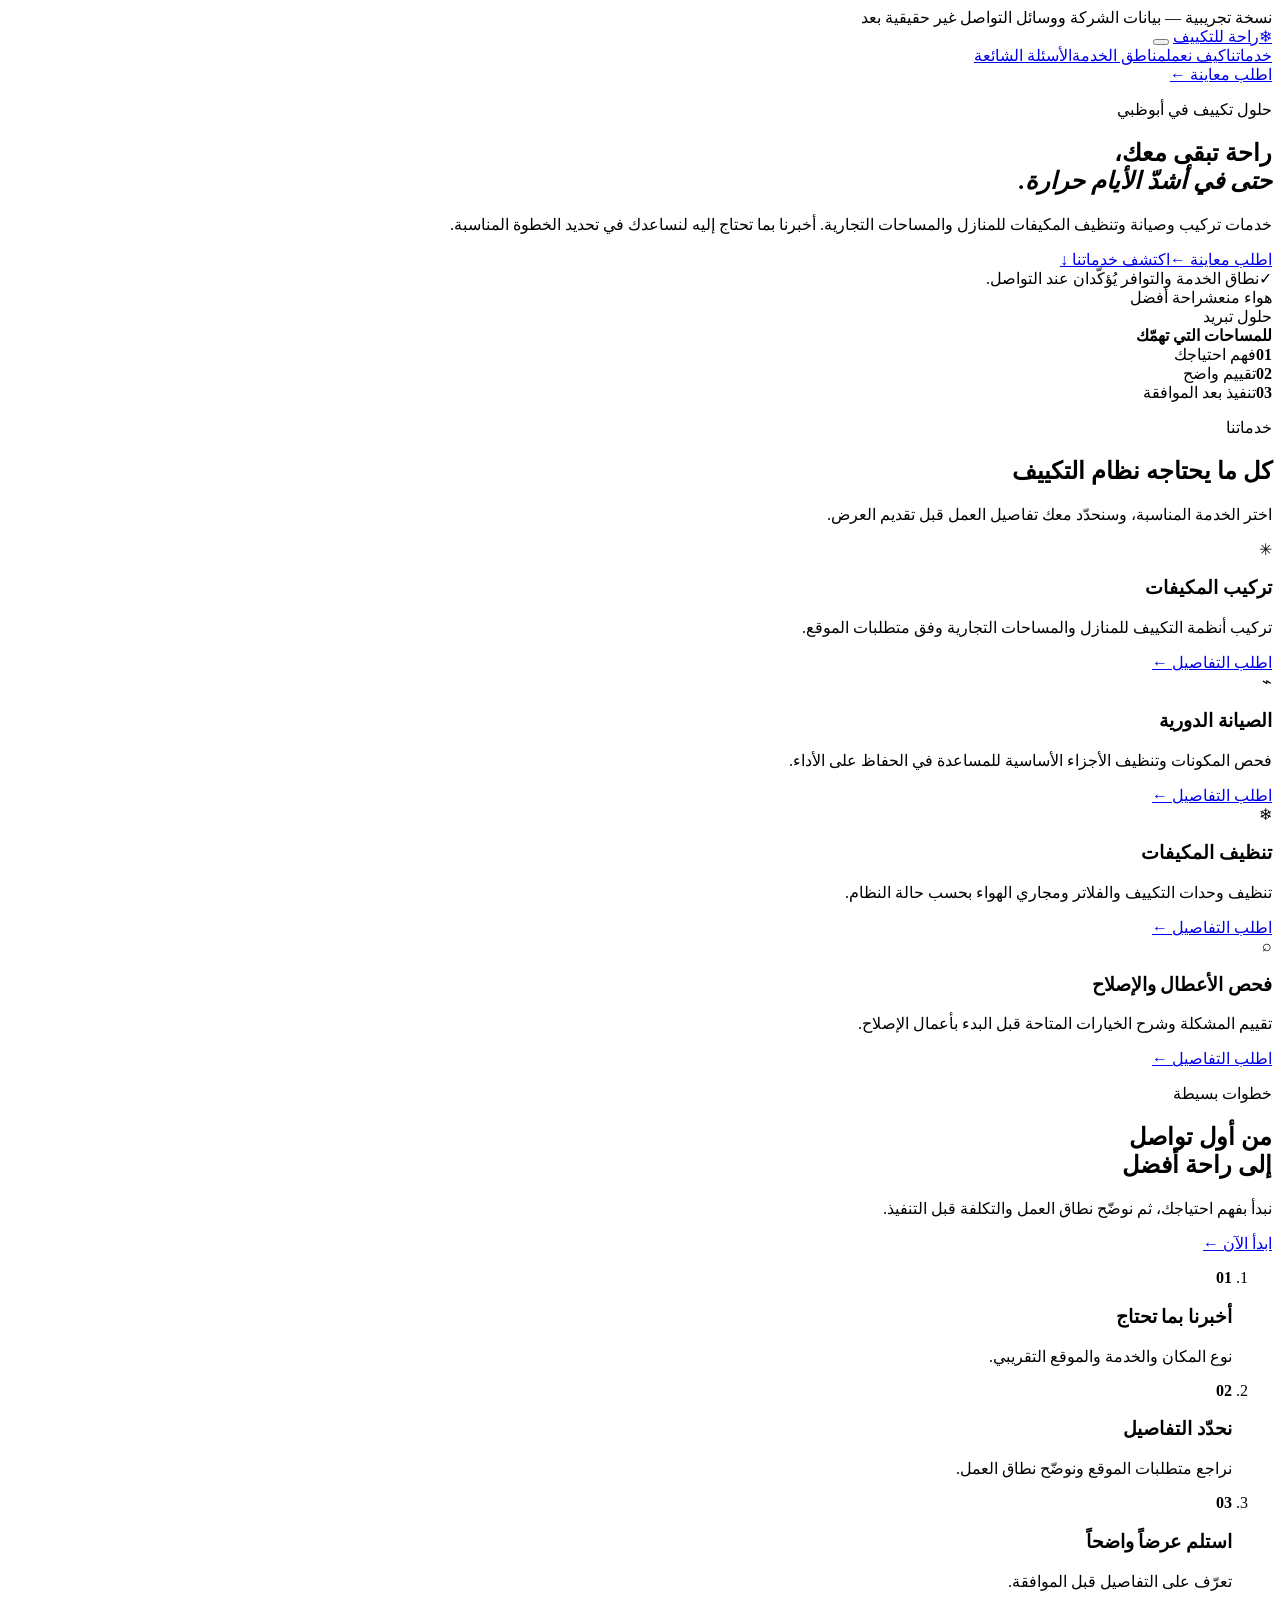
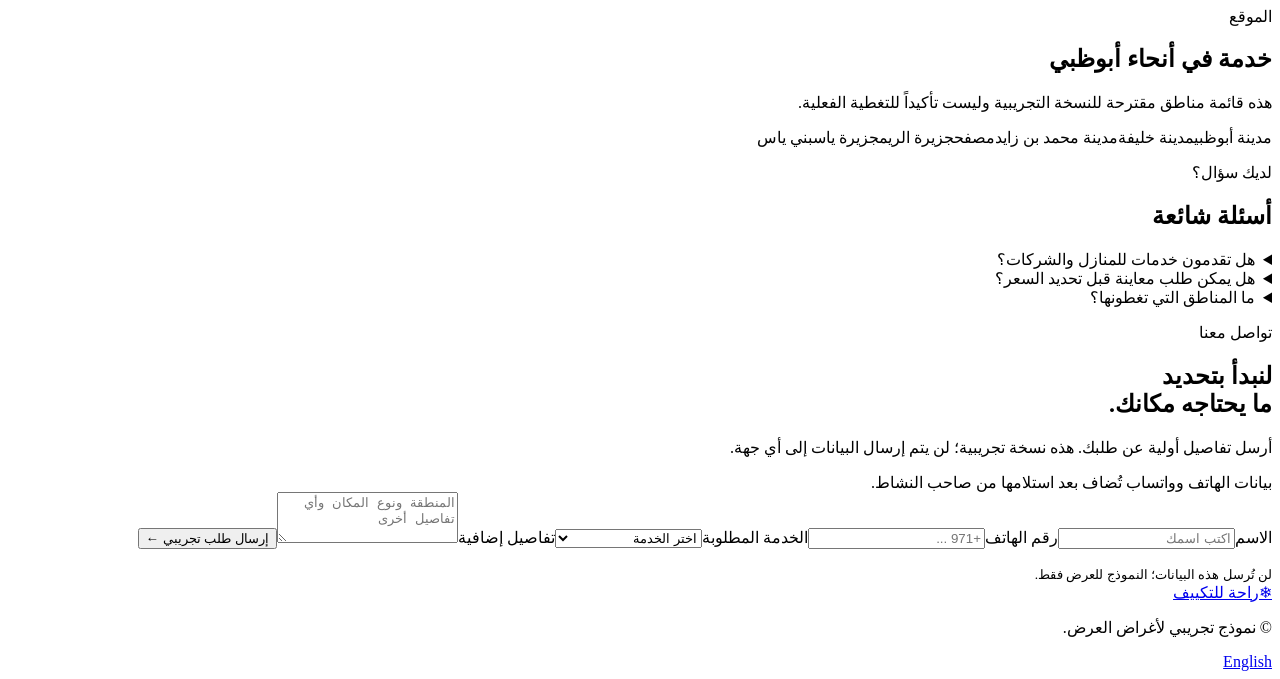
==== projects/abu-dhabi-ac/site/index.html @ 3bf8714b "Build Arabic RTL homepage for Abu Dhabi AC demo" ====
<!doctype html>
<html lang="ar" dir="rtl">
<head>
  <meta charset="utf-8">
  <meta name="viewport" content="width=device-width, initial-scale=1">
  <meta name="description" content="حلول تركيب وصيانة وتنظيف المكيفات للمنازل والمساحات التجارية في أبوظبي. نموذج تجريبي يحتاج إلى بيانات الشركة الفعلية قبل النشر.">
  <meta name="theme-color" content="#102a43">
  <title>راحة للتكييف | تركيب وصيانة المكيفات في أبوظبي</title>
  <link rel="preconnect" href="https://fonts.googleapis.com">
  <link rel="preconnect" href="https://fonts.gstatic.com" crossorigin>
  <link href="https://fonts.googleapis.com/css2?family=Tajawal:wght@400;500;600;700;800&display=swap" rel="stylesheet">
  <link rel="stylesheet" href="assets/css/styles.css">
  <script src="assets/js/main.js" defer></script>
</head>
<body>
  <div class="demo-banner">نسخة تجريبية — بيانات الشركة ووسائل التواصل غير حقيقية بعد</div>
  <header class="site-header">
    <a class="brand" href="#top" aria-label="راحة للتكييف - الصفحة الرئيسية"><span class="brand-mark">❄</span><span>راحة<span class="brand-light"> للتكييف</span></span></a>
    <button class="menu-toggle" aria-expanded="false" aria-controls="main-nav" aria-label="فتح القائمة"><span></span><span></span><span></span></button>
    <nav id="main-nav" class="main-nav">
      <a href="#services">خدماتنا</a><a href="#process">كيف نعمل</a><a href="#areas">مناطق الخدمة</a><a href="#faq">الأسئلة الشائعة</a>
    </nav>
    <a class="header-cta" href="#contact">اطلب معاينة <span aria-hidden="true">←</span></a>
  </header>
  <main id="top">
    <section class="hero section-wrap">
      <div class="hero-copy">
        <p class="eyebrow"><span></span> حلول تكييف في أبوظبي</p>
        <h1>راحة تبقى معك،<br><em>حتى في أشدّ الأيام حرارة.</em></h1>
        <p class="hero-lead">خدمات تركيب وصيانة وتنظيف المكيفات للمنازل والمساحات التجارية. أخبرنا بما تحتاج إليه لنساعدك في تحديد الخطوة المناسبة.</p>
        <div class="hero-actions"><a class="button button-primary" href="#contact">اطلب معاينة <span>←</span></a><a class="text-link" href="#services">اكتشف خدماتنا <span>↓</span></a></div>
        <div class="hero-note"><span class="note-icon">✓</span><span>نطاق الخدمة والتوافر يُؤكّدان عند التواصل.</span></div>
      </div>
      <div class="hero-art" aria-label="رسم توضيحي لمكيف هواء وتدفق هواء بارد" role="img">
        <div class="orbit orbit-one"></div><div class="orbit orbit-two"></div>
        <div class="sun-disc"></div><div class="air-conditioner"><div class="ac-top"></div><div class="ac-front"><div class="ac-vent"></div><div class="ac-light"></div></div><div class="air-lines"><i></i><i></i><i></i></div></div>
        <span class="float-tag tag-top">هواء منعش</span><span class="float-tag tag-bottom">راحة أفضل</span>
        <div class="art-caption">حلول تبريد<br><b>للمساحات التي تهمّك</b></div>
      </div>
    </section>
    <section class="trust-strip"><div><b>01</b><span>فهم احتياجك</span></div><div><b>02</b><span>تقييم واضح</span></div><div><b>03</b><span>تنفيذ بعد الموافقة</span></div></section>
    <section id="services" class="section-wrap content-section">
      <div class="section-heading"><p class="eyebrow">خدماتنا</p><h2>كل ما يحتاجه نظام التكييف</h2><p>اختر الخدمة المناسبة، وسنحدّد معك تفاصيل العمل قبل تقديم العرض.</p></div>
      <div class="service-grid">
        <article class="service-card"><span class="service-icon">✳</span><h3>تركيب المكيفات</h3><p>تركيب أنظمة التكييف للمنازل والمساحات التجارية وفق متطلبات الموقع.</p><a href="#contact">اطلب التفاصيل <span>←</span></a></article>
        <article class="service-card"><span class="service-icon">⌁</span><h3>الصيانة الدورية</h3><p>فحص المكونات وتنظيف الأجزاء الأساسية للمساعدة في الحفاظ على الأداء.</p><a href="#contact">اطلب التفاصيل <span>←</span></a></article>
        <article class="service-card"><span class="service-icon">❄</span><h3>تنظيف المكيفات</h3><p>تنظيف وحدات التكييف والفلاتر ومجاري الهواء بحسب حالة النظام.</p><a href="#contact">اطلب التفاصيل <span>←</span></a></article>
        <article class="service-card"><span class="service-icon">⌕</span><h3>فحص الأعطال والإصلاح</h3><p>تقييم المشكلة وشرح الخيارات المتاحة قبل البدء بأعمال الإصلاح.</p><a href="#contact">اطلب التفاصيل <span>←</span></a></article>
      </div>
    </section>
    <section id="process" class="process-section"><div class="section-wrap process-layout"><div><p class="eyebrow">خطوات بسيطة</p><h2>من أول تواصل<br>إلى راحة أفضل</h2><p class="muted">نبدأ بفهم احتياجك، ثم نوضّح نطاق العمل والتكلفة قبل التنفيذ.</p><a class="button button-light" href="#contact">ابدأ الآن <span>←</span></a></div><ol class="steps"><li><b>01</b><div><h3>أخبرنا بما تحتاج</h3><p>نوع المكان والخدمة والموقع التقريبي.</p></div></li><li><b>02</b><div><h3>نحدّد التفاصيل</h3><p>نراجع متطلبات الموقع ونوضّح نطاق العمل.</p></div></li><li><b>03</b><div><h3>استلم عرضاً واضحاً</h3><p>تعرّف على التفاصيل قبل الموافقة.</p></div></li></ol></div></section>
    <section id="areas" class="section-wrap areas-section"><div class="section-heading"><p class="eyebrow">الموقع</p><h2>خدمة في أنحاء أبوظبي</h2><p>هذه قائمة مناطق مقترحة للنسخة التجريبية وليست تأكيداً للتغطية الفعلية.</p></div><div class="area-chips"><span>مدينة أبوظبي</span><span>مدينة خليفة</span><span>مدينة محمد بن زايد</span><span>مصفح</span><span>جزيرة الريم</span><span>جزيرة ياس</span><span>بني ياس</span></div></section>
    <section id="faq" class="section-wrap faq-section"><div class="section-heading"><p class="eyebrow">لديك سؤال؟</p><h2>أسئلة شائعة</h2></div><div class="faq-list">
      <details><summary>هل تقدمون خدمات للمنازل والشركات؟</summary><p>يعرض هذا النموذج خدمات سكنية وتجارية. يجب تأكيد أنواع المواقع التي تخدمها الشركة الفعلية.</p></details>
      <details><summary>هل يمكن طلب معاينة قبل تحديد السعر؟</summary><p>يمكن استخدام نموذج الطلب لشرح الاحتياج. آلية المعاينة والتسعير الفعلية يحددها مزوّد الخدمة.</p></details>
      <details><summary>ما المناطق التي تغطونها؟</summary><p>المناطق الظاهرة في الصفحة أمثلة أولية فقط، ويجب استبدالها بقائمة المناطق المؤكدة من الشركة.</p></details>
    </div></section>
    <section id="contact" class="contact-section"><div class="section-wrap contact-layout"><div><p class="eyebrow">تواصل معنا</p><h2>لنبدأ بتحديد<br>ما يحتاجه مكانك.</h2><p>أرسل تفاصيل أولية عن طلبك. هذه نسخة تجريبية؛ لن يتم إرسال البيانات إلى أي جهة.</p><div class="contact-placeholder">بيانات الهاتف وواتساب تُضاف بعد استلامها من صاحب النشاط.</div></div><form id="request-form" class="request-form"><label>الاسم<input name="name" autocomplete="name" required placeholder="اكتب اسمك"></label><label>رقم الهاتف<input name="phone" autocomplete="tel" inputmode="tel" required placeholder="+971 ..."></label><label>الخدمة المطلوبة<select name="service" required><option value="">اختر الخدمة</option><option>تركيب المكيفات</option><option>الصيانة الدورية</option><option>تنظيف المكيفات</option><option>فحص الأعطال والإصلاح</option></select></label><label>تفاصيل إضافية<textarea name="message" rows="3" placeholder="المنطقة ونوع المكان وأي تفاصيل أخرى"></textarea></label><button class="button button-primary" type="submit">إرسال طلب تجريبي <span>←</span></button><p class="form-message" aria-live="polite"></p><small>لن تُرسل هذه البيانات؛ النموذج للعرض فقط.</small></form></div></section>
  </main>
  <footer class="site-footer"><a class="brand" href="#top"><span class="brand-mark">❄</span><span>راحة للتكييف</span></a><p>© <span id="year"></span> نموذج تجريبي لأغراض العرض.</p><a href="en/">English</a></footer>
</body>
</html>
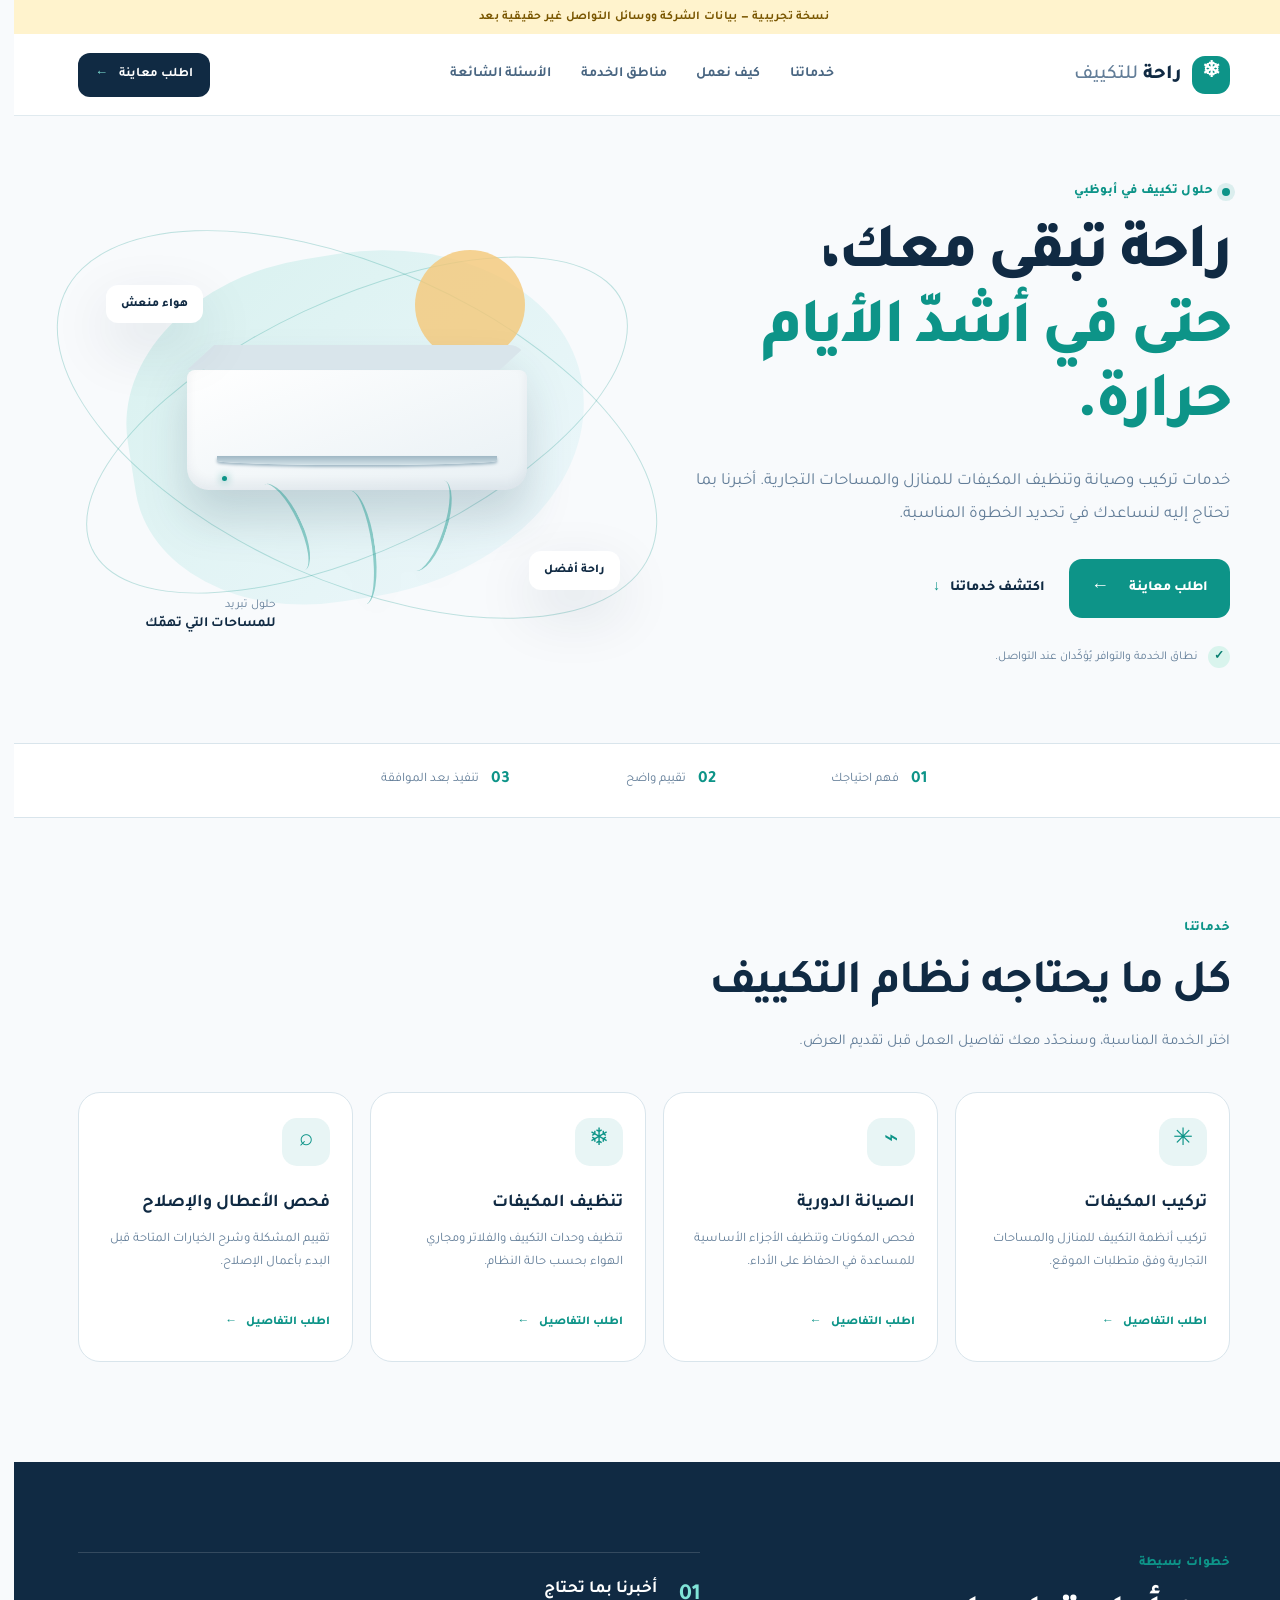
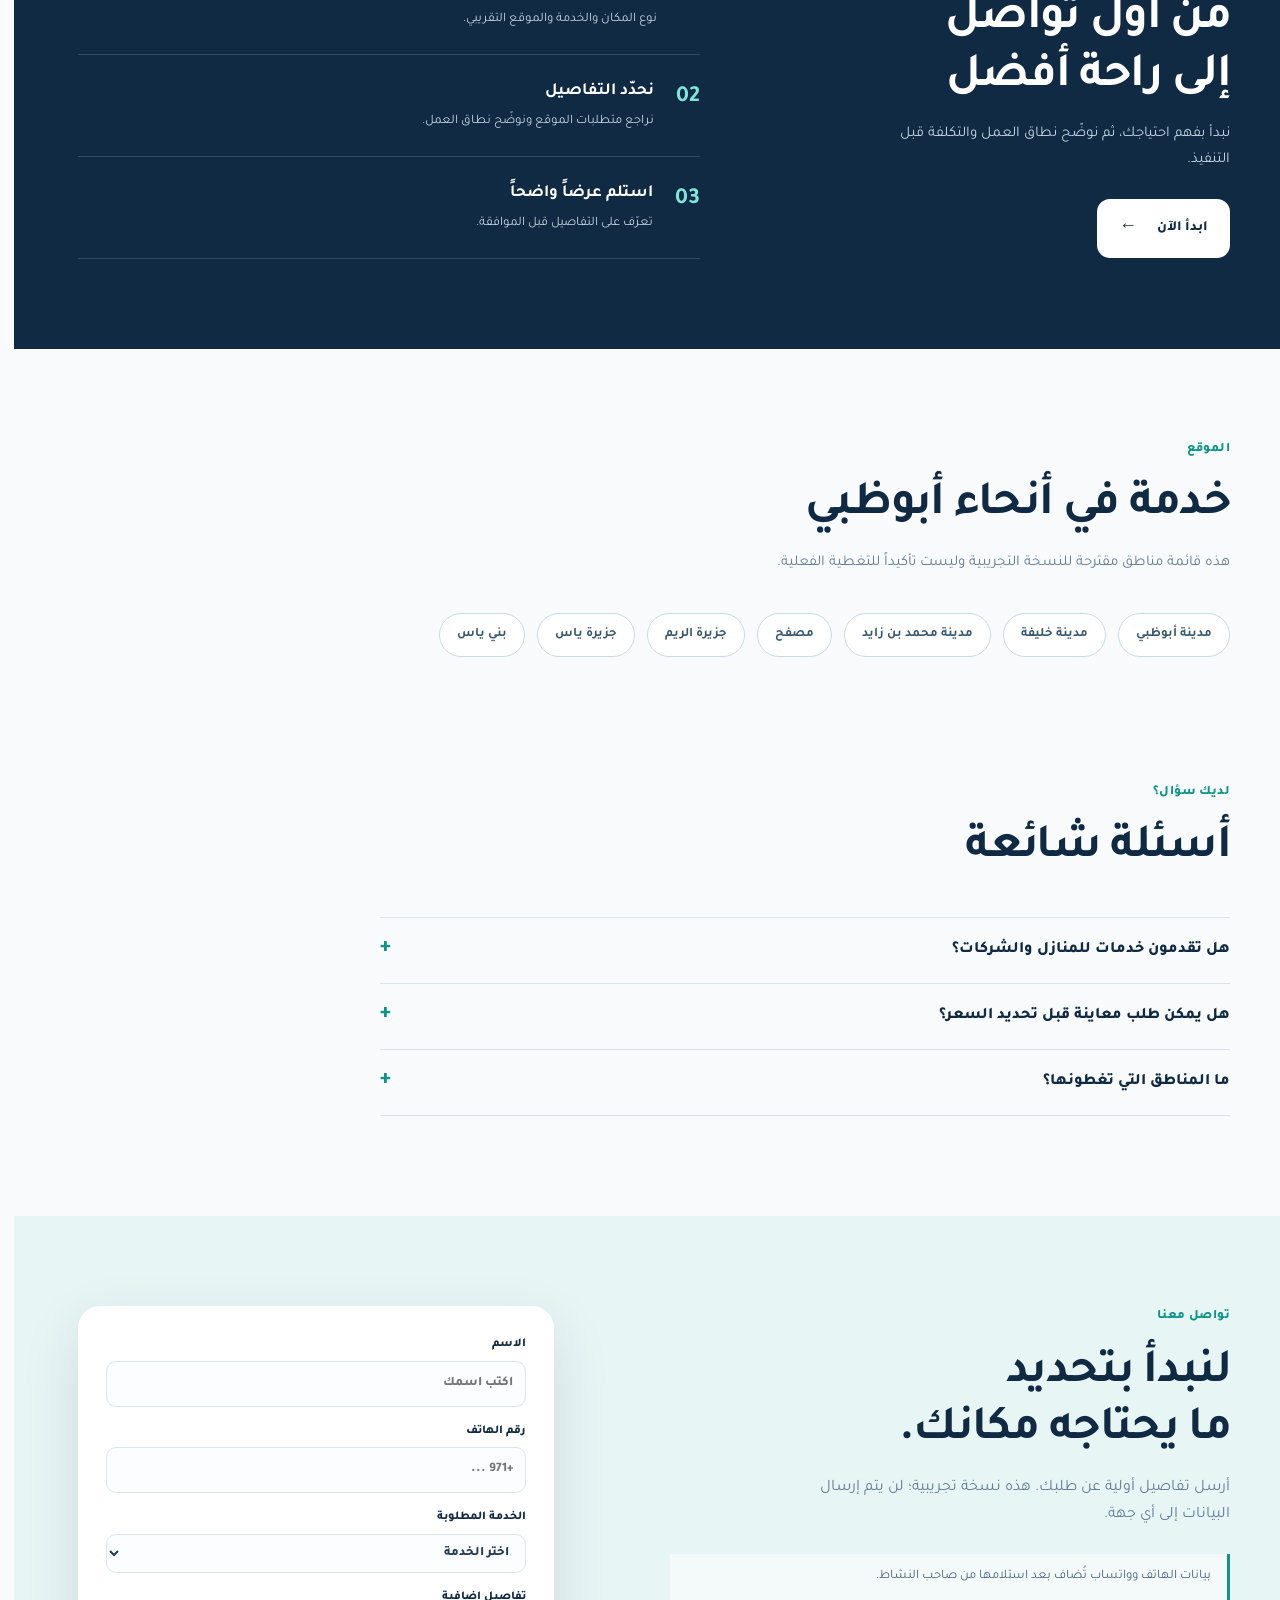
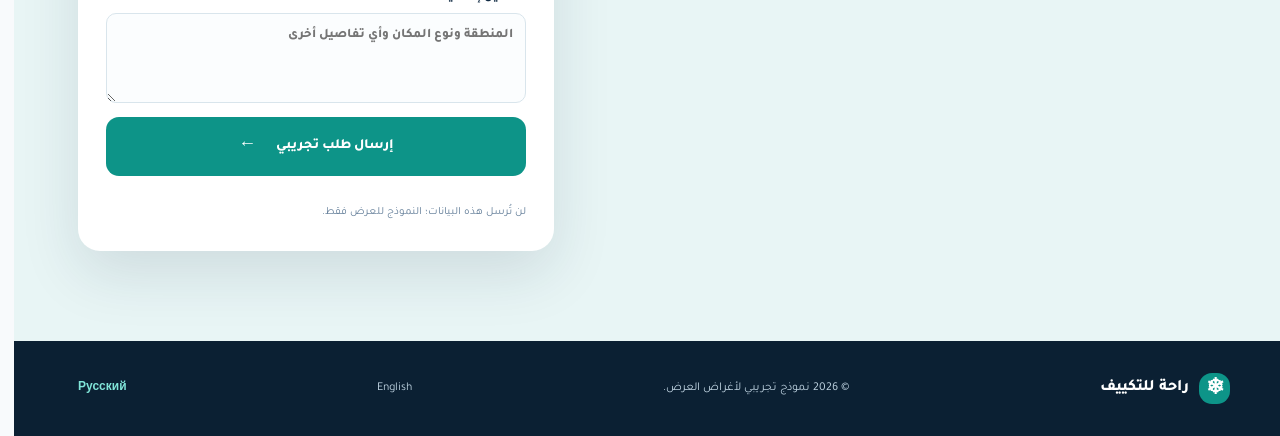
==== commit 8e087f05: "Add Russian language navigation and typography" ====
--- a/projects/abu-dhabi-ac/site/index.html
+++ b/projects/abu-dhabi-ac/site/index.html
@@ -57,6 +57,6 @@
     </div></section>
     <section id="contact" class="contact-section"><div class="section-wrap contact-layout"><div><p class="eyebrow">تواصل معنا</p><h2>لنبدأ بتحديد<br>ما يحتاجه مكانك.</h2><p>أرسل تفاصيل أولية عن طلبك. هذه نسخة تجريبية؛ لن يتم إرسال البيانات إلى أي جهة.</p><div class="contact-placeholder">بيانات الهاتف وواتساب تُضاف بعد استلامها من صاحب النشاط.</div></div><form id="request-form" class="request-form"><label>الاسم<input name="name" autocomplete="name" required placeholder="اكتب اسمك"></label><label>رقم الهاتف<input name="phone" autocomplete="tel" inputmode="tel" required placeholder="+971 ..."></label><label>الخدمة المطلوبة<select name="service" required><option value="">اختر الخدمة</option><option>تركيب المكيفات</option><option>الصيانة الدورية</option><option>تنظيف المكيفات</option><option>فحص الأعطال والإصلاح</option></select></label><label>تفاصيل إضافية<textarea name="message" rows="3" placeholder="المنطقة ونوع المكان وأي تفاصيل أخرى"></textarea></label><button class="button button-primary" type="submit">إرسال طلب تجريبي <span>←</span></button><p class="form-message" aria-live="polite"></p><small>لن تُرسل هذه البيانات؛ النموذج للعرض فقط.</small></form></div></section>
   </main>
-  <footer class="site-footer"><a class="brand" href="#top"><span class="brand-mark">❄</span><span>راحة للتكييف</span></a><p>© <span id="year"></span> نموذج تجريبي لأغراض العرض.</p><a href="en/">English</a></footer>
+  <footer class="site-footer"><a class="brand" href="#top"><span class="brand-mark">❄</span><span>راحة للتكييف</span></a><p>© <span id="year"></span> نموذج تجريبي لأغراض العرض.</p><a href="en/">English</a><a href="ru/">Русский</a></footer>
 </body>
 </html>
--- a/projects/abu-dhabi-ac/site/assets/css/styles.css
+++ b/projects/abu-dhabi-ac/site/assets/css/styles.css
@@ -0,0 +1,107 @@
+:root{--navy:#102a43;--navy-2:#173f5f;--teal:#0d9488;--ice:#e8f5f5;--paper:#f8fafc;--ink:#243b53;--muted:#627d98;--line:#d9e5ec;--white:#fff;--radius:22px;--shadow:0 22px 60px rgba(16,42,67,.12)}
+*{box-sizing:border-box}
+html{scroll-behavior:smooth;scroll-padding-top:90px}
+body{margin:0;background:var(--paper);color:var(--ink);font-family:"Tajawal",Arial,sans-serif;line-height:1.7}
+body.english{font-family:"Manrope",Arial,sans-serif}
+a{color:inherit;text-decoration:none}
+button,input,select,textarea{font:inherit}
+.demo-banner{background:#fff3cd;color:#795600;text-align:center;padding:7px 16px;font-size:12px;font-weight:700;letter-spacing:.02em}
+.site-header{height:82px;padding:0 max(5vw,24px);display:flex;align-items:center;justify-content:space-between;gap:26px;background:rgba(255,255,255,.94);border-bottom:1px solid rgba(217,229,236,.8);position:sticky;top:0;z-index:20;backdrop-filter:blur(14px)}
+.brand{display:flex;align-items:center;gap:10px;font-size:20px;font-weight:800;color:var(--navy);white-space:nowrap}
+.brand-mark{display:grid;place-items:center;width:38px;height:38px;border-radius:13px;background:var(--teal);color:white;font-size:22px}
+.brand-light{font-weight:500;color:var(--muted)}
+.main-nav{display:flex;align-items:center;gap:clamp(15px,2.3vw,34px);font-size:14px;font-weight:700;color:#486581}
+.main-nav a:hover,.text-link:hover{color:var(--teal)}
+.header-cta{padding:11px 17px;border-radius:12px;background:var(--navy);color:white;font-size:13px;font-weight:700;white-space:nowrap}
+.header-cta span{margin-inline-start:8px;color:#80e4d8}
+.menu-toggle{display:none;border:0;background:none;padding:8px}
+.menu-toggle span{display:block;width:24px;height:2px;background:var(--navy);margin:5px}
+.section-wrap{width:min(1160px,90%);margin-inline:auto}
+.hero{min-height:590px;display:grid;grid-template-columns:1fr 1fr;align-items:center;gap:35px;padding-block:65px 75px}
+.hero-copy{position:relative;z-index:1}
+.eyebrow{display:flex;align-items:center;gap:9px;color:var(--teal);font-size:13px;font-weight:800;letter-spacing:.03em;margin:0 0 17px}
+.eyebrow>span{width:8px;height:8px;background:var(--teal);border-radius:50%;box-shadow:0 0 0 5px rgba(13,148,136,.12)}
+h1,h2,h3,p{margin-top:0}
+h1{font-size:clamp(42px,5vw,68px);line-height:1.16;letter-spacing:-.045em;color:var(--navy);margin-bottom:22px;font-weight:800}
+h1 em{font-style:normal;color:var(--teal)}
+.hero-lead{font-size:17px;line-height:1.95;color:var(--muted);max-width:570px;margin-bottom:28px}
+.hero-actions{display:flex;align-items:center;gap:24px;flex-wrap:wrap}
+.button{display:inline-flex;justify-content:center;align-items:center;gap:20px;padding:14px 22px;border:0;border-radius:13px;font-size:14px;font-weight:800;cursor:pointer;transition:transform .2s,box-shadow .2s}
+.button:hover{transform:translateY(-2px);box-shadow:0 12px 24px rgba(13,148,136,.2)}
+.button-primary{background:var(--teal);color:white}
+.button span{font-size:18px}
+.text-link{font-size:14px;font-weight:800;color:var(--navy)}
+.text-link span{margin-inline-start:7px;color:var(--teal)}
+.hero-note{display:flex;align-items:center;gap:10px;color:var(--muted);font-size:12px;margin-top:28px}
+.note-icon{display:grid;place-items:center;width:22px;height:22px;border-radius:50%;background:#d9f4ed;color:#087f70;font-weight:800}
+.hero-art{height:420px;position:relative;display:grid;place-items:center;isolation:isolate}
+.hero-art:before{content:"";position:absolute;width:82%;height:82%;border-radius:48% 52% 56% 44%;background:linear-gradient(145deg,#d8f1ef,#edf7fb);transform:rotate(-9deg);z-index:-2}
+.orbit{position:absolute;border:1px solid rgba(13,148,136,.25);border-radius:50%;transform:rotate(-25deg)}
+.orbit-one{width:105%;height:60%}.orbit-two{width:115%;height:75%;transform:rotate(24deg)}
+.sun-disc{position:absolute;width:110px;height:110px;border-radius:50%;background:#f5c978;top:35px;inset-inline-start:20%;opacity:.8}
+.air-conditioner{width:min(340px,78%);height:160px;position:relative;z-index:2;filter:drop-shadow(0 28px 22px rgba(16,42,67,.16))}
+.ac-top{height:25px;background:#d9e5eb;clip-path:polygon(8% 0,100% 0,92% 100%,0 100%);border-radius:18px 18px 0 0}
+.ac-front{height:120px;background:linear-gradient(160deg,#fff,#e8f0f4);border-radius:8px 8px 22px 22px;box-shadow:inset 0 -7px 12px rgba(16,42,67,.06);position:relative;padding:0 28px}
+.ac-vent{height:9px;position:absolute;bottom:25px;inset-inline:30px;border-radius:0 0 50% 50%;background:linear-gradient(#9fb7c4,#d3e2e8);box-shadow:0 2px 3px #9fb7c4}
+.ac-light{position:absolute;bottom:9px;inset-inline-end:35px;width:5px;height:5px;border-radius:50%;background:var(--teal);box-shadow:0 0 9px var(--teal)}
+.air-lines{position:absolute;bottom:-100px;inset-inline:18%;display:flex;justify-content:space-around}
+.air-lines i{display:block;width:35px;height:95px;border-inline-start:3px solid rgba(13,148,136,.42);border-radius:50%;transform:rotate(18deg)}
+.air-lines i:nth-child(2){height:115px;transform:rotate(-8deg);margin-top:12px}.air-lines i:nth-child(3){transform:rotate(-25deg);margin-top:2px}
+.float-tag{position:absolute;padding:9px 15px;border-radius:12px;background:white;box-shadow:var(--shadow);font-size:12px;font-weight:800;color:var(--navy);z-index:3}
+.tag-top{top:70px;inset-inline-end:5%}.tag-bottom{bottom:45px;inset-inline-start:3%}
+.art-caption{position:absolute;bottom:0;inset-inline-end:12%;font-size:12px;color:var(--muted);line-height:1.5}.art-caption b{color:var(--navy);font-size:14px}
+.trust-strip{background:white;border-block:1px solid var(--line);display:flex;justify-content:center;gap:clamp(35px,9vw,140px);padding:22px 5%;color:var(--muted);font-size:13px}
+.trust-strip div{display:flex;align-items:center;gap:12px}.trust-strip b{font-size:17px;color:var(--teal)}
+.content-section,.areas-section,.faq-section{padding-block:100px}
+.section-heading{max-width:650px;margin-bottom:38px}
+.section-heading h2,.process-layout h2,.contact-layout h2{font-size:clamp(32px,4vw,48px);line-height:1.2;letter-spacing:-.035em;color:var(--navy);margin-bottom:14px}
+.section-heading>p:last-child,.muted{color:var(--muted);font-size:15px}
+.service-grid{display:grid;grid-template-columns:repeat(4,1fr);gap:17px}
+.service-card{background:white;border:1px solid var(--line);border-radius:var(--radius);padding:25px 22px;min-height:245px;transition:transform .2s,box-shadow .2s}
+.service-card:hover{transform:translateY(-5px);box-shadow:var(--shadow)}
+.service-icon{display:grid;place-items:center;width:48px;height:48px;border-radius:15px;background:var(--ice);color:var(--teal);font-size:24px;margin-bottom:22px}
+.service-card h3{font-size:18px;color:var(--navy);margin-bottom:9px}
+.service-card p{font-size:13px;line-height:1.8;color:var(--muted);min-height:68px}
+.service-card>a{font-size:12px;font-weight:800;color:var(--teal)}
+.service-card>a span{margin-inline-start:6px}
+.process-section{background:var(--navy);color:white;padding-block:90px}
+.process-layout{display:grid;grid-template-columns:.8fr 1.2fr;gap:10%;align-items:center}
+.process-layout h2{color:white}
+.process-layout .muted{color:#c0d4e2;max-width:370px;margin-bottom:27px}
+.button-light{background:white;color:var(--navy)}
+.steps{list-style:none;margin:0;padding:0;display:grid;gap:0}
+.steps li{display:flex;align-items:flex-start;gap:22px;padding:23px 0;border-bottom:1px solid rgba(255,255,255,.15)}
+.steps li:first-child{border-top:1px solid rgba(255,255,255,.15)}
+.steps li>b{font-size:23px;color:#80e4d8}
+.steps h3{font-size:17px;margin-bottom:4px}.steps p{font-size:13px;color:#c0d4e2;margin:0}
+.areas-section{padding-block:90px}
+.area-chips{display:flex;gap:12px;flex-wrap:wrap}
+.area-chips span{border:1px solid #c8dce2;background:white;border-radius:999px;padding:10px 17px;color:#36566e;font-size:13px;font-weight:700}
+.faq-section{padding-top:35px}
+.faq-list{max-width:850px;border-top:1px solid var(--line)}
+.faq-list details{border-bottom:1px solid var(--line);padding:19px 0}
+.faq-list summary{cursor:pointer;font-weight:800;color:var(--navy);list-style:none;display:flex;justify-content:space-between;gap:20px}
+.faq-list summary:after{content:"+";color:var(--teal);font-size:22px;line-height:1}
+.faq-list details[open] summary:after{content:"−"}
+.faq-list details p{color:var(--muted);font-size:14px;margin:13px 0 0}
+.contact-section{background:var(--ice);padding-block:90px}
+.contact-layout{display:grid;grid-template-columns:1fr .85fr;gap:10%;align-items:start}
+.contact-layout>div>p:not(.eyebrow){color:var(--muted);max-width:440px}
+.contact-placeholder{border-inline-start:3px solid var(--teal);padding:12px 16px;background:rgba(255,255,255,.55);font-size:13px;color:#486581;margin-top:25px}
+.request-form{background:white;padding:28px;border-radius:var(--radius);box-shadow:var(--shadow);display:grid;gap:14px}
+.request-form label{display:grid;gap:6px;font-size:12px;font-weight:800;color:var(--navy)}
+.request-form input,.request-form select,.request-form textarea{width:100%;border:1px solid var(--line);border-radius:10px;padding:11px 12px;background:#fbfdfe;color:var(--ink);outline:none;font-size:13px}
+.request-form input:focus,.request-form select:focus,.request-form textarea:focus{border-color:var(--teal);box-shadow:0 0 0 3px rgba(13,148,136,.12)}
+.request-form textarea{resize:vertical}
+.request-form small,.form-message{font-size:11px;color:var(--muted);margin:0}
+.form-message{color:#087f70;font-weight:800}
+.site-footer{min-height:95px;padding:22px 5%;display:flex;align-items:center;justify-content:space-between;gap:20px;background:#0b2033;color:#c0d4e2;font-size:12px}
+.site-footer .brand{color:white;font-size:16px}.site-footer .brand-mark{width:31px;height:31px}.site-footer p{margin:0}.site-footer>a:last-child{color:#80e4d8;font-weight:800}
+.english .hero-copy{grid-column:1;grid-row:1}.english .hero-art{grid-column:2;grid-row:1}
+.english .hero-art .tag-top{right:5%;left:auto}.english .hero-art .tag-bottom{left:3%;right:auto}
+.english .art-caption{right:12%;left:auto}
+.english .contact-placeholder{border-inline-start:3px solid var(--teal)}
+@media(max-width:900px){.main-nav{gap:13px;font-size:12px}.service-grid{grid-template-columns:repeat(2,1fr)}.hero{gap:10px}.hero-art{height:350px}.process-layout,.contact-layout{gap:6%}}
+@media(max-width:680px){.site-header{height:70px;padding-inline:5%;gap:12px}.brand{font-size:17px}.header-cta{font-size:11px;padding:9px 11px;margin-inline-start:auto}.menu-toggle{display:block;order:3}.main-nav{display:none;position:absolute;top:69px;inset-inline:0;background:white;padding:18px 5% 24px;border-bottom:1px solid var(--line);box-shadow:var(--shadow);flex-direction:column;align-items:stretch;gap:0}.main-nav.is-open{display:flex}.main-nav a{padding:11px 0;border-bottom:1px solid #edf2f6;font-size:14px}.hero{grid-template-columns:1fr;padding-block:55px 45px}.hero-copy{grid-row:1}.hero-art{grid-row:2;height:310px;margin-top:12px}.hero-art:before{width:75%;height:85%}.air-conditioner{transform:scale(.82)}.sun-disc{width:80px;height:80px}.tag-top{top:30px}.tag-bottom{bottom:20px}.art-caption{bottom:-4px}.trust-strip{gap:15px;justify-content:space-around;padding:16px 4%;font-size:10px}.trust-strip div{gap:6px}.trust-strip b{font-size:14px}.content-section,.areas-section,.faq-section{padding-block:65px}.section-heading{margin-bottom:27px}.service-grid{gap:11px}.service-card{padding:18px 15px;min-height:245px}.service-card h3{font-size:15px}.service-card p{font-size:12px}.process-section,.contact-section{padding-block:65px}.process-layout,.contact-layout{grid-template-columns:1fr;gap:35px}.steps li{padding:17px 0}.contact-layout h2{font-size:36px}.request-form{padding:21px}.site-footer{flex-wrap:wrap;min-height:unset}.site-footer p{order:3;width:100%}}
+@media(max-width:380px){.header-cta{display:none}.service-grid{grid-template-columns:1fr}.service-card{min-height:unset}.service-card p{min-height:unset}.hero h1{font-size:39px}}
+@media(prefers-reduced-motion:reduce){html{scroll-behavior:auto}*,*:before,*:after{transition:none!important;animation:none!important}}
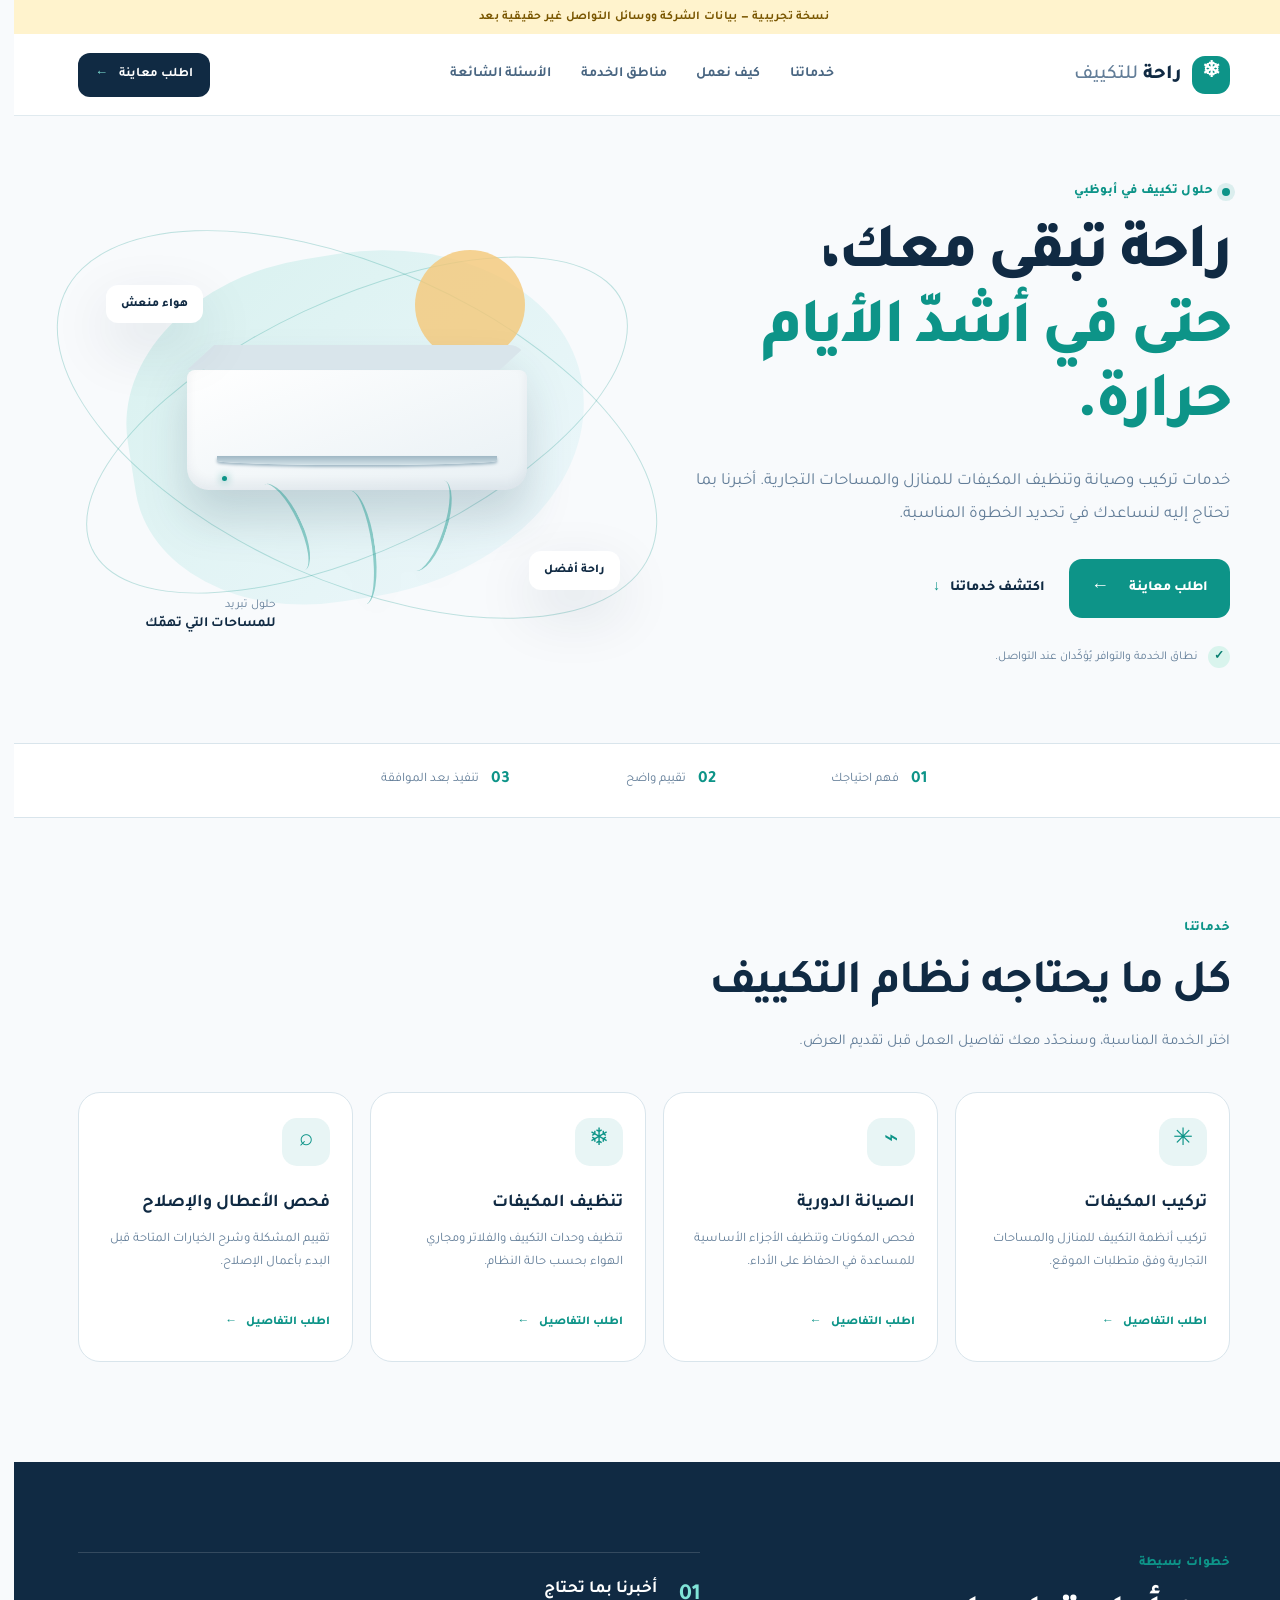
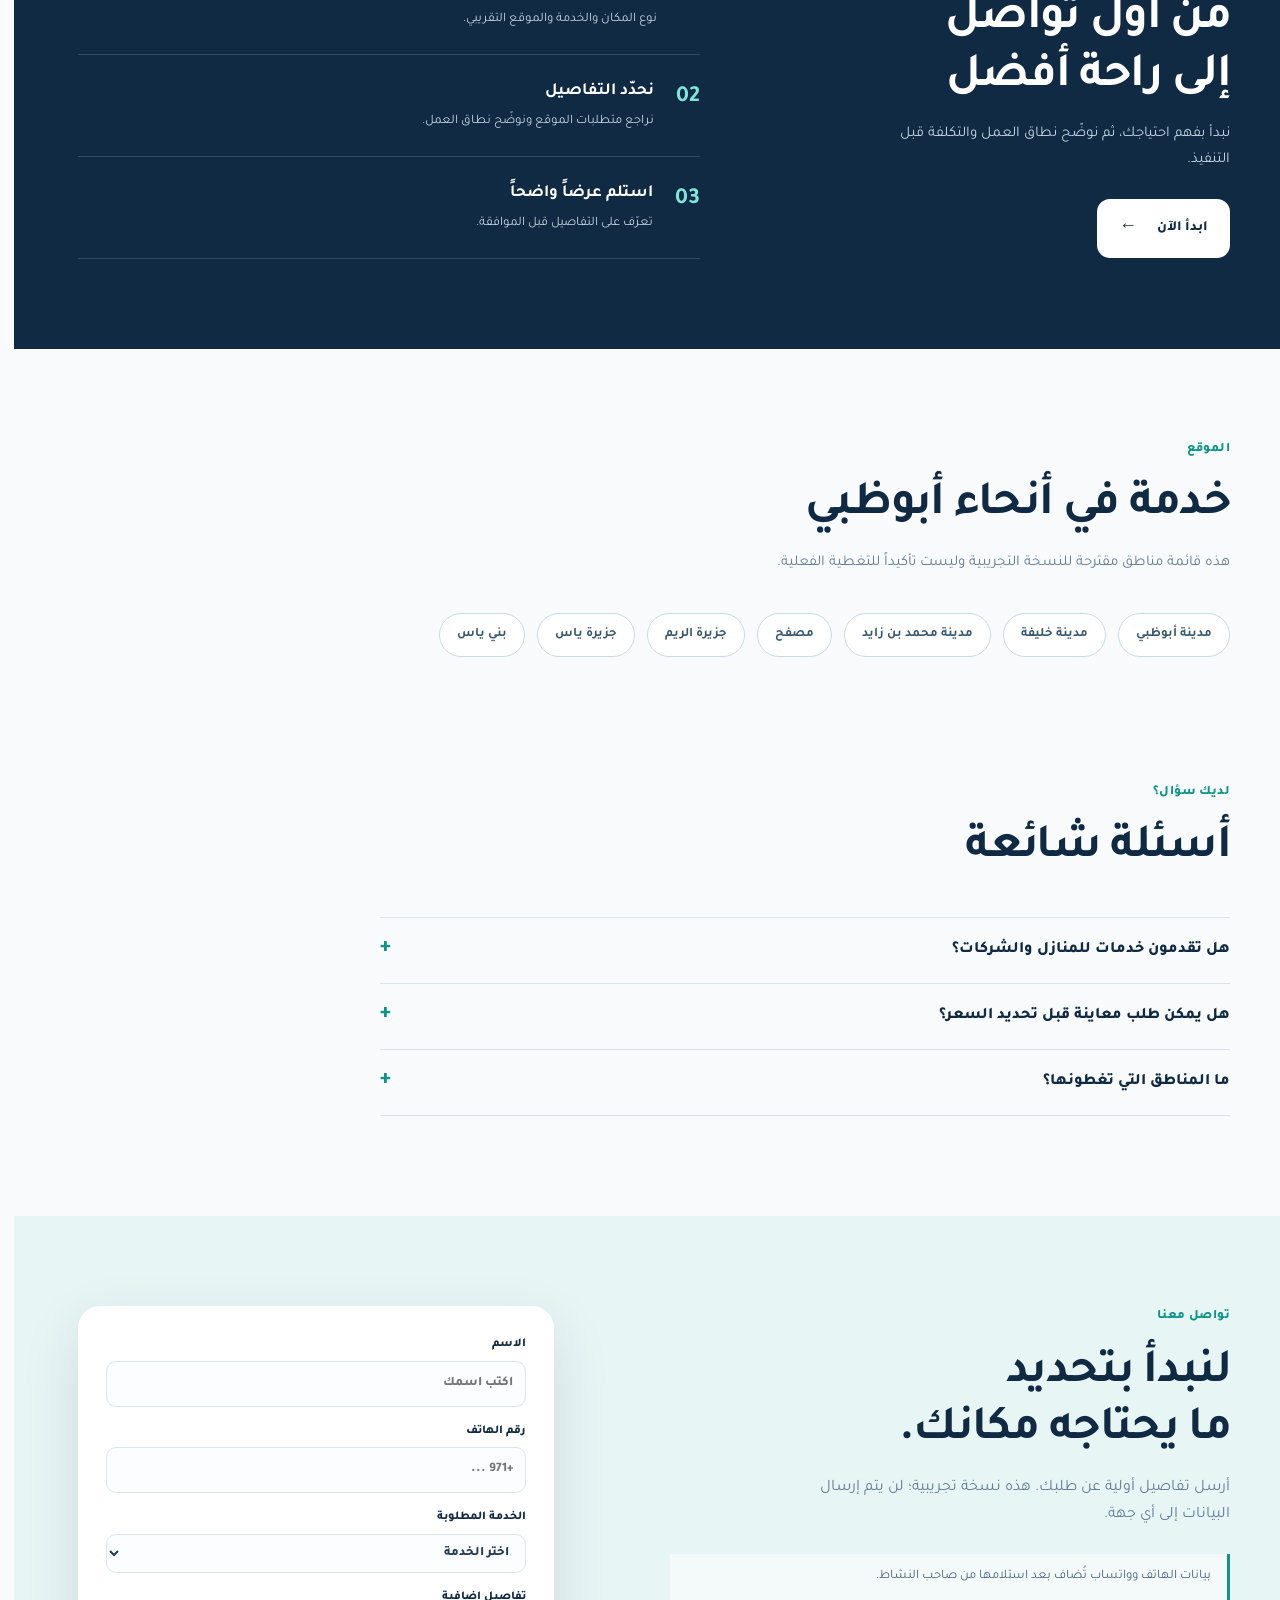
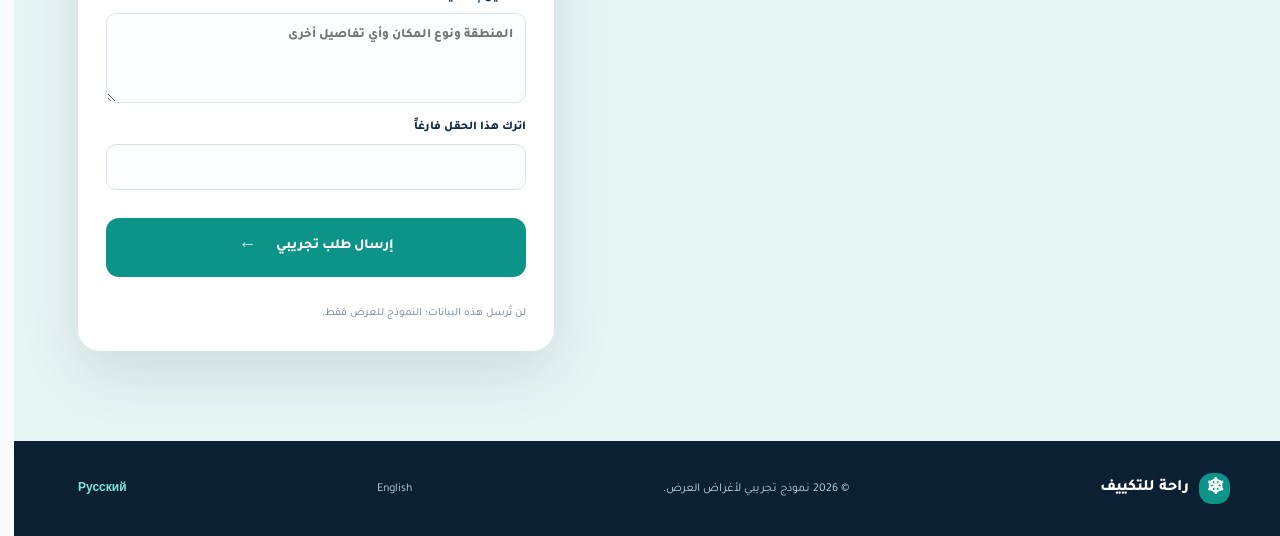
==== commit d016876f: "Add anti-spam fields to multilingual contact forms" ====
--- a/projects/abu-dhabi-ac/site/index.html
+++ b/projects/abu-dhabi-ac/site/index.html
@@ -10,6 +10,7 @@
   <link rel="preconnect" href="https://fonts.gstatic.com" crossorigin>
   <link href="https://fonts.googleapis.com/css2?family=Tajawal:wght@400;500;600;700;800&display=swap" rel="stylesheet">
   <link rel="stylesheet" href="assets/css/styles.css">
+  <script src="assets/js/form-config.js" defer></script>
   <script src="assets/js/main.js" defer></script>
 </head>
 <body>
@@ -55,7 +56,7 @@
       <details><summary>هل يمكن طلب معاينة قبل تحديد السعر؟</summary><p>يمكن استخدام نموذج الطلب لشرح الاحتياج. آلية المعاينة والتسعير الفعلية يحددها مزوّد الخدمة.</p></details>
       <details><summary>ما المناطق التي تغطونها؟</summary><p>المناطق الظاهرة في الصفحة أمثلة أولية فقط، ويجب استبدالها بقائمة المناطق المؤكدة من الشركة.</p></details>
     </div></section>
-    <section id="contact" class="contact-section"><div class="section-wrap contact-layout"><div><p class="eyebrow">تواصل معنا</p><h2>لنبدأ بتحديد<br>ما يحتاجه مكانك.</h2><p>أرسل تفاصيل أولية عن طلبك. هذه نسخة تجريبية؛ لن يتم إرسال البيانات إلى أي جهة.</p><div class="contact-placeholder">بيانات الهاتف وواتساب تُضاف بعد استلامها من صاحب النشاط.</div></div><form id="request-form" class="request-form"><label>الاسم<input name="name" autocomplete="name" required placeholder="اكتب اسمك"></label><label>رقم الهاتف<input name="phone" autocomplete="tel" inputmode="tel" required placeholder="+971 ..."></label><label>الخدمة المطلوبة<select name="service" required><option value="">اختر الخدمة</option><option>تركيب المكيفات</option><option>الصيانة الدورية</option><option>تنظيف المكيفات</option><option>فحص الأعطال والإصلاح</option></select></label><label>تفاصيل إضافية<textarea name="message" rows="3" placeholder="المنطقة ونوع المكان وأي تفاصيل أخرى"></textarea></label><button class="button button-primary" type="submit">إرسال طلب تجريبي <span>←</span></button><p class="form-message" aria-live="polite"></p><small>لن تُرسل هذه البيانات؛ النموذج للعرض فقط.</small></form></div></section>
+    <section id="contact" class="contact-section"><div class="section-wrap contact-layout"><div><p class="eyebrow">تواصل معنا</p><h2>لنبدأ بتحديد<br>ما يحتاجه مكانك.</h2><p>أرسل تفاصيل أولية عن طلبك. هذه نسخة تجريبية؛ لن يتم إرسال البيانات إلى أي جهة.</p><div class="contact-placeholder">بيانات الهاتف وواتساب تُضاف بعد استلامها من صاحب النشاط.</div></div><form id="request-form" class="request-form"><label>الاسم<input name="name" autocomplete="name" required placeholder="اكتب اسمك"></label><label>رقم الهاتف<input name="phone" autocomplete="tel" inputmode="tel" required placeholder="+971 ..."></label><label>الخدمة المطلوبة<select name="service" required><option value="">اختر الخدمة</option><option>تركيب المكيفات</option><option>الصيانة الدورية</option><option>تنظيف المكيفات</option><option>فحص الأعطال والإصلاح</option></select></label><label>تفاصيل إضافية<textarea name="message" rows="3" placeholder="المنطقة ونوع المكان وأي تفاصيل أخرى"></textarea></label><div class="form-honeypot"><label>اترك هذا الحقل فارغاً<input name="website" type="text" tabindex="-1" autocomplete="off"></label></div><div class="turnstile-widget" id="turnstile-widget"></div><button class="button button-primary" type="submit">إرسال طلب تجريبي <span>←</span></button><p class="form-message" aria-live="polite"></p><small>لن تُرسل هذه البيانات؛ النموذج للعرض فقط.</small></form></div></section>
   </main>
   <footer class="site-footer"><a class="brand" href="#top"><span class="brand-mark">❄</span><span>راحة للتكييف</span></a><p>© <span id="year"></span> نموذج تجريبي لأغراض العرض.</p><a href="en/">English</a><a href="ru/">Русский</a></footer>
 </body>
--- a/projects/abu-dhabi-ac/site/assets/css/styles.css
+++ b/projects/abu-dhabi-ac/site/assets/css/styles.css
@@ -2,7 +2,7 @@
 *{box-sizing:border-box}
 html{scroll-behavior:smooth;scroll-padding-top:90px}
 body{margin:0;background:var(--paper);color:var(--ink);font-family:"Tajawal",Arial,sans-serif;line-height:1.7}
-body.english{font-family:"Manrope",Arial,sans-serif}
+body.english,body.russian{font-family:"Manrope",Arial,sans-serif}
 a{color:inherit;text-decoration:none}
 button,input,select,textarea{font:inherit}
 .demo-banner{background:#fff3cd;color:#795600;text-align:center;padding:7px 16px;font-size:12px;font-weight:700;letter-spacing:.02em}
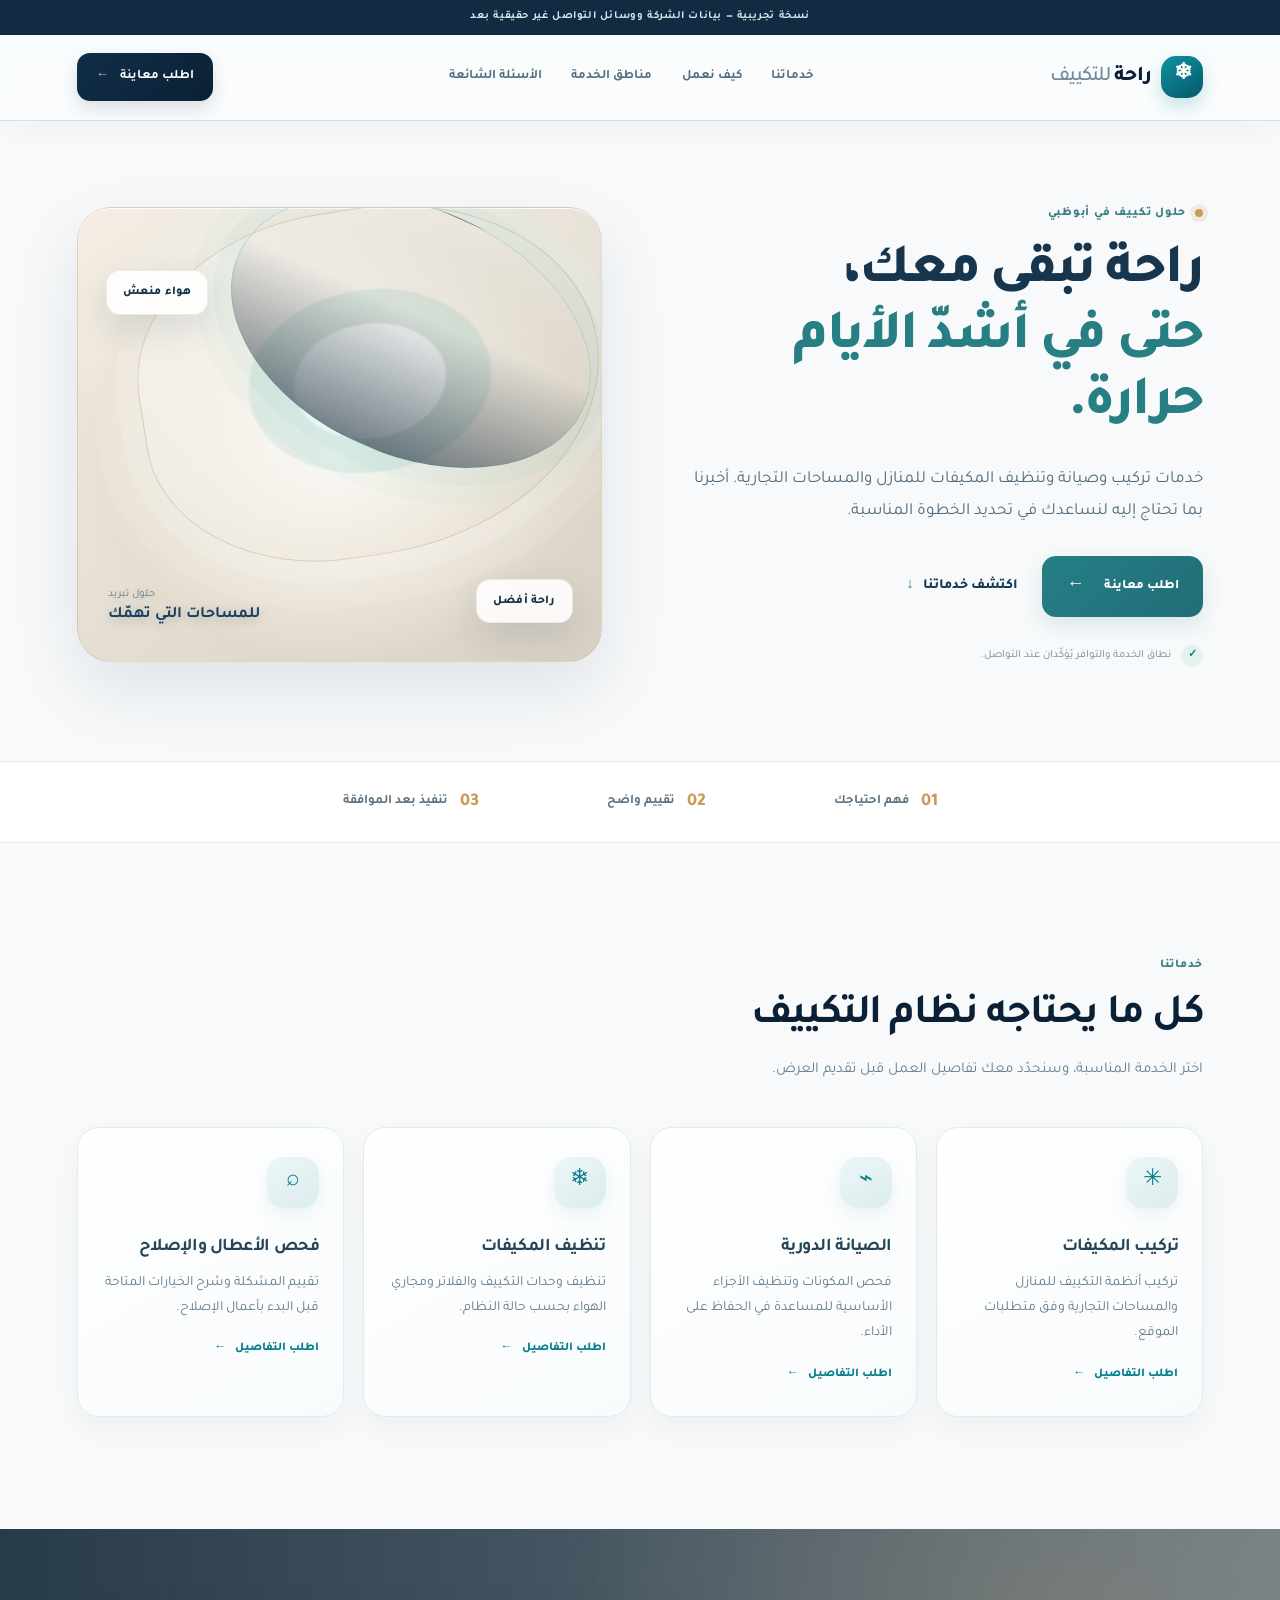
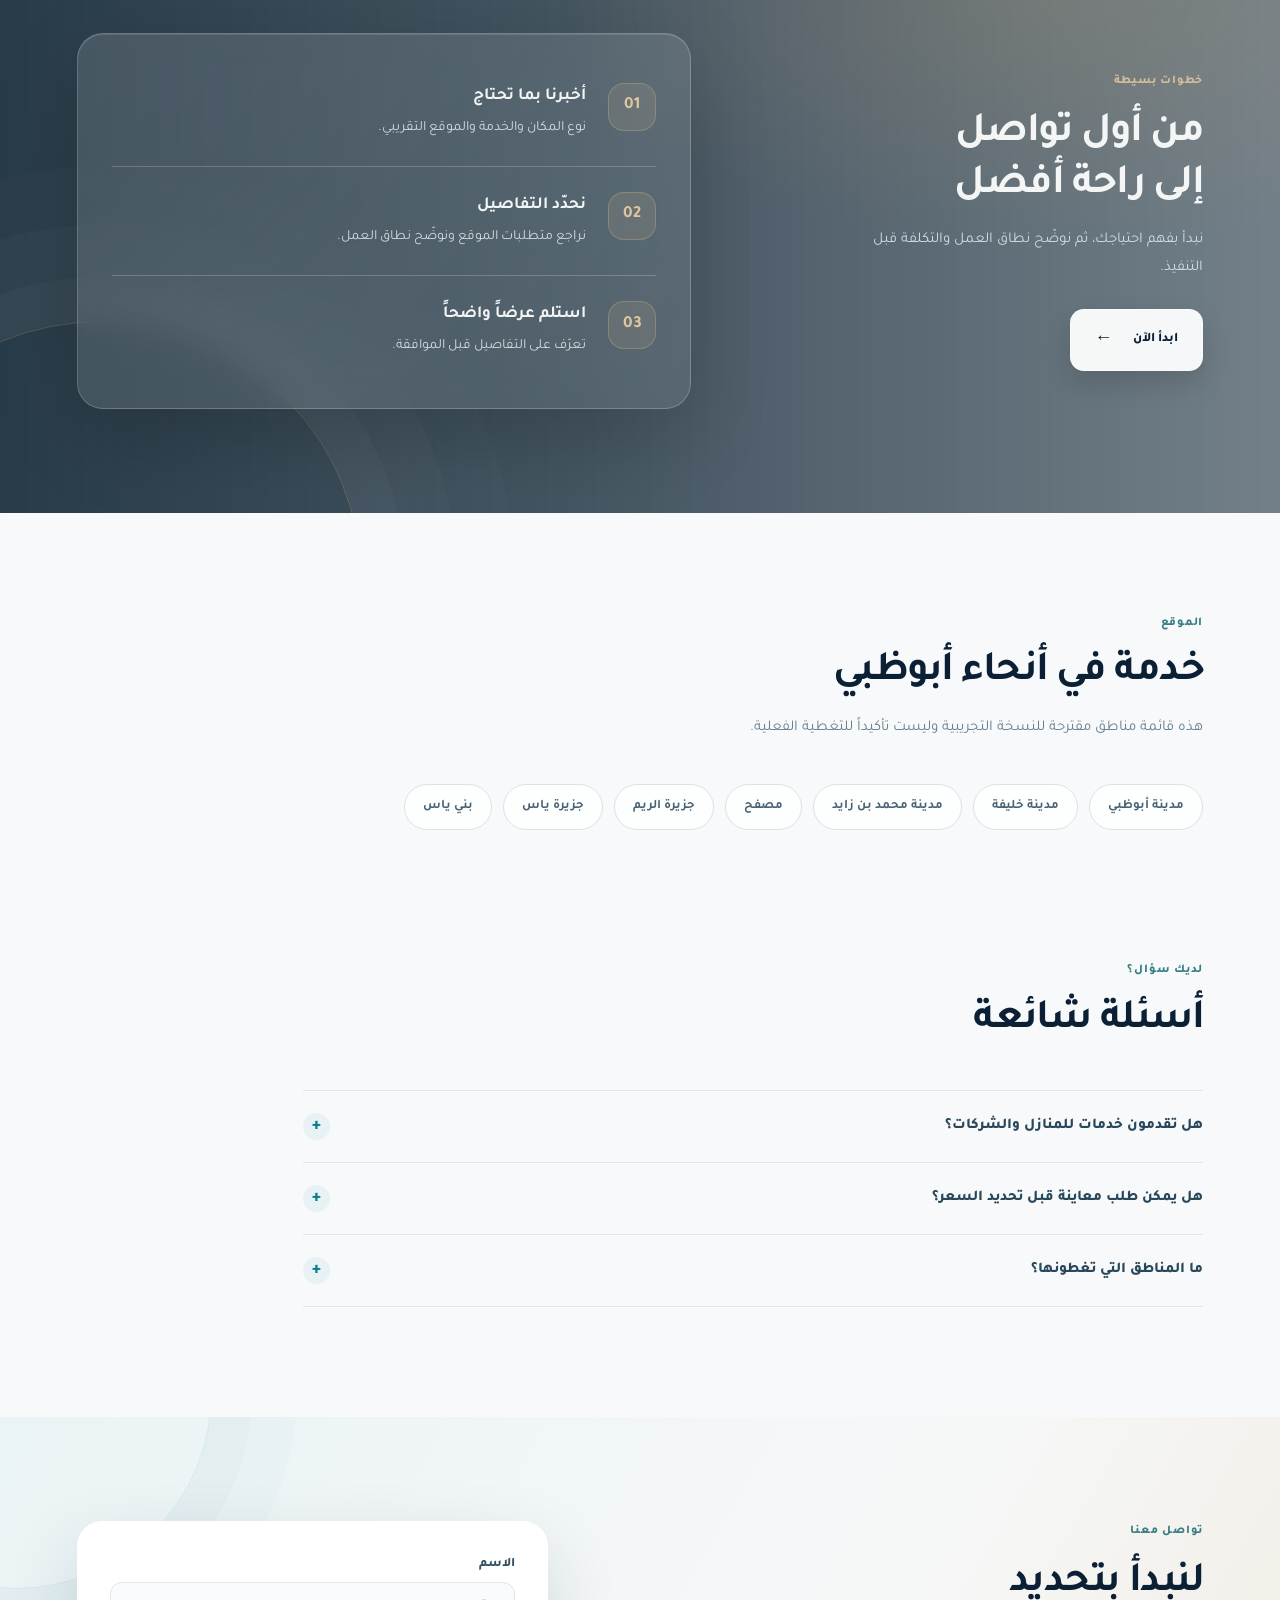
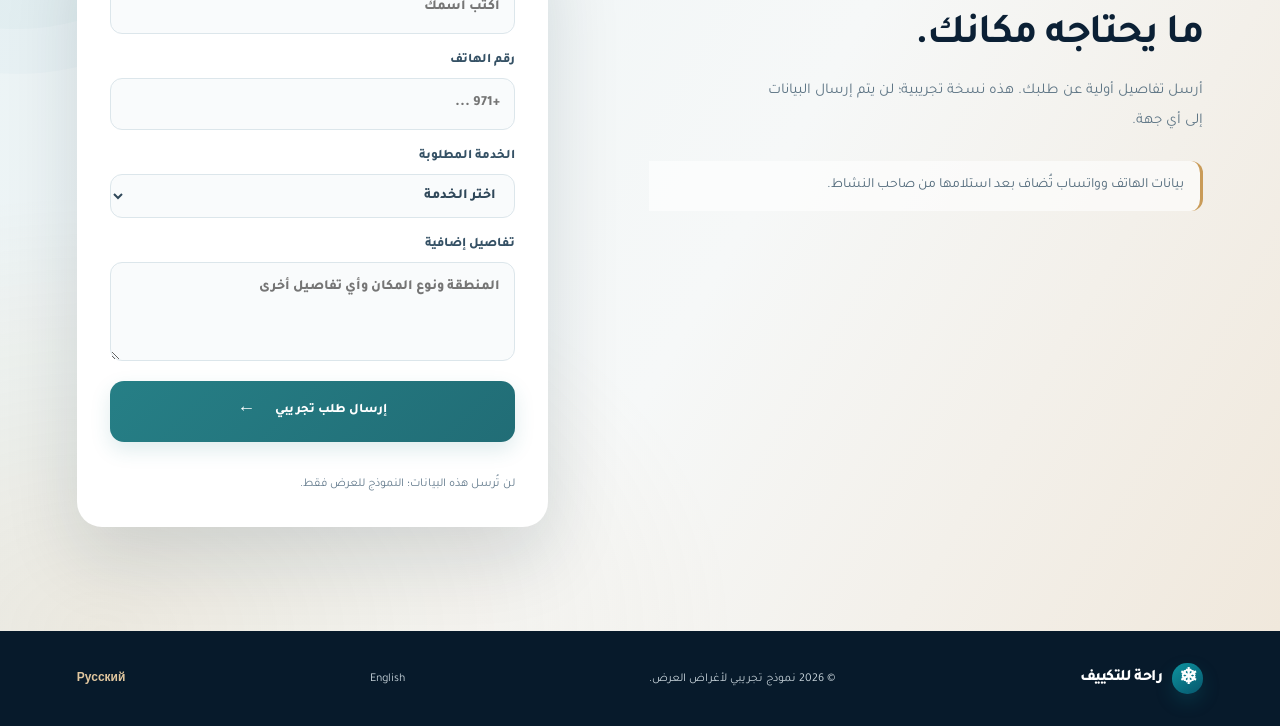
==== commit 2432c10c: "Bust cached stylesheet for premium hero update" ====
--- a/projects/abu-dhabi-ac/site/index.html
+++ b/projects/abu-dhabi-ac/site/index.html
@@ -9,7 +9,7 @@
   <link rel="preconnect" href="https://fonts.googleapis.com">
   <link rel="preconnect" href="https://fonts.gstatic.com" crossorigin>
   <link href="https://fonts.googleapis.com/css2?family=Tajawal:wght@400;500;600;700;800&display=swap" rel="stylesheet">
-  <link rel="stylesheet" href="assets/css/styles.css">
+  <link rel="stylesheet" href="assets/css/styles.css?v=0003bc9">
   <script src="assets/js/form-config.js" defer></script>
   <script src="assets/js/main.js" defer></script>
 </head>
--- a/projects/abu-dhabi-ac/site/assets/css/styles.css
+++ b/projects/abu-dhabi-ac/site/assets/css/styles.css
@@ -105,3 +105,368 @@
 @media(max-width:680px){.site-header{height:70px;padding-inline:5%;gap:12px}.brand{font-size:17px}.header-cta{font-size:11px;padding:9px 11px;margin-inline-start:auto}.menu-toggle{display:block;order:3}.main-nav{display:none;position:absolute;top:69px;inset-inline:0;background:white;padding:18px 5% 24px;border-bottom:1px solid var(--line);box-shadow:var(--shadow);flex-direction:column;align-items:stretch;gap:0}.main-nav.is-open{display:flex}.main-nav a{padding:11px 0;border-bottom:1px solid #edf2f6;font-size:14px}.hero{grid-template-columns:1fr;padding-block:55px 45px}.hero-copy{grid-row:1}.hero-art{grid-row:2;height:310px;margin-top:12px}.hero-art:before{width:75%;height:85%}.air-conditioner{transform:scale(.82)}.sun-disc{width:80px;height:80px}.tag-top{top:30px}.tag-bottom{bottom:20px}.art-caption{bottom:-4px}.trust-strip{gap:15px;justify-content:space-around;padding:16px 4%;font-size:10px}.trust-strip div{gap:6px}.trust-strip b{font-size:14px}.content-section,.areas-section,.faq-section{padding-block:65px}.section-heading{margin-bottom:27px}.service-grid{gap:11px}.service-card{padding:18px 15px;min-height:245px}.service-card h3{font-size:15px}.service-card p{font-size:12px}.process-section,.contact-section{padding-block:65px}.process-layout,.contact-layout{grid-template-columns:1fr;gap:35px}.steps li{padding:17px 0}.contact-layout h2{font-size:36px}.request-form{padding:21px}.site-footer{flex-wrap:wrap;min-height:unset}.site-footer p{order:3;width:100%}}
 @media(max-width:380px){.header-cta{display:none}.service-grid{grid-template-columns:1fr}.service-card{min-height:unset}.service-card p{min-height:unset}.hero h1{font-size:39px}}
 @media(prefers-reduced-motion:reduce){html{scroll-behavior:auto}*,*:before,*:after{transition:none!important;animation:none!important}}
+
+/* Anti-spam form controls */
+.form-honeypot{position:absolute!important;left:-10000px!important;top:auto!important;width:1px!important;height:1px!important;overflow:hidden!important;clip:rect(0,0,0,0)!important;white-space:nowrap!important}
+.turnstile-widget{min-height:0}
+.turnstile-widget:empty{display:none}
+.request-form button:disabled{opacity:.65;cursor:wait;transform:none}
+
+
+/* Premium visual refinement — Raha Cooling demo */
+:root{
+  --navy:#0b2035;
+  --navy-2:#123a56;
+  --teal:#087f8c;
+  --ice:#eaf4f7;
+  --paper:#f5f8fa;
+  --ink:#1d3548;
+  --muted:#647b8d;
+  --line:#dce6eb;
+  --white:#fff;
+  --gold:#c99b58;
+  --radius:24px;
+  --shadow:0 24px 70px rgba(11,32,53,.11);
+}
+body{background:linear-gradient(180deg,#f8fafb 0%,#f3f7f9 100%);color:var(--ink)}
+.demo-banner{background:#102b42;color:#d9e8ef;padding:8px 16px;font-size:11px;letter-spacing:.055em}
+.site-header{height:86px;padding-inline:max(6vw,26px);background:rgba(250,252,253,.9);border-bottom:1px solid rgba(200,216,225,.72);box-shadow:0 8px 30px rgba(11,32,53,.035)}
+.brand{font-size:21px;letter-spacing:-.035em}
+.brand-mark{width:42px;height:42px;border-radius:15px;background:linear-gradient(145deg,#0d94a0,#07566c);box-shadow:0 8px 18px rgba(8,127,140,.22)}
+.brand-light{color:#73899a}
+.main-nav{color:#536d80;font-size:13px}
+.main-nav a{position:relative;padding-block:8px}
+.main-nav a:after{content:"";position:absolute;inset-inline:0;bottom:0;height:2px;background:var(--gold);transform:scaleX(0);transform-origin:center;transition:transform .2s}
+.main-nav a:hover:after{transform:scaleX(1)}
+.main-nav a:hover,.text-link:hover{color:var(--teal)}
+.header-cta{padding:13px 19px;border-radius:13px;background:linear-gradient(135deg,#102e47,#0b2035);box-shadow:0 8px 18px rgba(11,32,53,.13);transition:transform .2s,box-shadow .2s}
+.header-cta:hover{transform:translateY(-2px);box-shadow:0 12px 25px rgba(11,32,53,.2)}
+.header-cta span{color:#e4bd83}
+.section-wrap{width:min(1200px,88%)}
+.hero{min-height:640px;gap:clamp(35px,6vw,88px);padding-block:76px 88px}
+.eyebrow{font-size:12px;letter-spacing:.09em;text-transform:uppercase;color:#087f8c}
+.eyebrow>span{background:var(--gold);box-shadow:0 0 0 5px rgba(201,155,88,.15)}
+h1{font-size:clamp(46px,5.2vw,72px);line-height:1.12;letter-spacing:-.055em;color:#0b2035;margin-bottom:25px}
+h1 em{color:#087f8c}
+.hero-lead{font-size:16px;line-height:2;color:#61798b;max-width:550px}
+.button{padding:15px 24px;border-radius:14px;font-size:13px;letter-spacing:.005em}
+.button-primary{background:linear-gradient(135deg,#0b8995,#086675);box-shadow:0 10px 24px rgba(8,127,140,.2)}
+.button-primary:hover{box-shadow:0 15px 30px rgba(8,127,140,.27)}
+.text-link{color:#173b54}
+.hero-note{font-size:11px;color:#728697}
+.note-icon{background:#e5f1ef;color:#087f70}
+.hero-art{height:455px;border-radius:46% 54% 52% 48%;background:radial-gradient(ellipse at 48% 43%,rgba(255,255,255,.92) 0 22%,rgba(225,241,244,.88) 58%,rgba(209,228,234,.62) 100%);overflow:visible}
+.hero-art:before{width:88%;height:88%;border-radius:42% 58% 53% 47%;background:linear-gradient(145deg,#e5f2f4 0%,#d8e9ee 52%,#c9dfe7 100%);box-shadow:inset 0 1px 0 rgba(255,255,255,.9),0 30px 70px rgba(20,65,87,.08)}
+.orbit{border-color:rgba(8,127,140,.2);border-style:dashed}
+.orbit-one{width:110%;height:64%}
+.orbit-two{width:120%;height:78%}
+.sun-disc{width:126px;height:126px;top:29px;background:radial-gradient(circle at 35% 30%,#f4dfbb,#d6a967);opacity:.9;box-shadow:0 14px 34px rgba(201,155,88,.2)}
+.air-conditioner{width:min(365px,78%);height:170px;filter:drop-shadow(0 32px 26px rgba(11,32,53,.2))}
+.ac-top{height:28px;background:linear-gradient(180deg,#f7fbfc,#cbd9df);clip-path:polygon(7% 0,100% 0,93% 100%,0 100%);border-radius:19px 19px 0 0}
+.ac-front{height:126px;background:linear-gradient(155deg,#fff 0%,#f2f7f9 48%,#dce8ed 100%);border-radius:9px 9px 24px 24px;box-shadow:inset 0 1px 0 #fff,inset 0 -9px 15px rgba(11,32,53,.07),0 2px 5px rgba(11,32,53,.08)}
+.ac-vent{height:10px;bottom:26px;background:linear-gradient(#8ea8b5,#d2e0e5);box-shadow:0 2px 4px rgba(11,32,53,.22)}
+.ac-light{background:#0aa5a5;box-shadow:0 0 12px #0aa5a5}
+.air-lines i{border-inline-start-color:rgba(8,127,140,.36);filter:drop-shadow(0 3px 4px rgba(8,127,140,.1))}
+.float-tag{padding:11px 16px;border:1px solid rgba(255,255,255,.9);border-radius:14px;box-shadow:0 14px 34px rgba(11,32,53,.12);font-size:11px;letter-spacing:.015em}
+.tag-top{top:62px}
+.tag-bottom{bottom:40px}
+.art-caption{font-size:11px;color:#718696}
+.art-caption b{font-size:13px;color:#173b54}
+.trust-strip{background:#fff;border-block:1px solid #e3ebef;padding:25px 5%;gap:clamp(35px,10vw,155px);font-size:12px}
+.trust-strip b{color:var(--gold);font-size:18px;font-weight:800}
+.trust-strip span{color:#506a7d;font-weight:650}
+.content-section,.areas-section,.faq-section{padding-block:112px}
+.section-heading{max-width:680px;margin-bottom:43px}
+.section-heading .eyebrow{margin-bottom:14px}
+.section-heading h2,.process-layout h2,.contact-layout h2{font-size:clamp(34px,4vw,50px);letter-spacing:-.05em;color:#0b2035}
+.section-heading>p:last-child,.muted{color:#6b8191;font-size:14px;line-height:1.9}
+.service-grid{gap:19px}
+.service-card{position:relative;overflow:hidden;background:linear-gradient(155deg,#fff 0%,#fbfdfe 100%);border:1px solid #e1eaf0;border-radius:22px;padding:28px 24px;min-height:260px;box-shadow:0 8px 24px rgba(11,32,53,.035);transition:transform .25s,border-color .25s,box-shadow .25s}
+.service-card:before{content:"";position:absolute;inset-inline:24px;top:0;height:3px;background:linear-gradient(90deg,var(--teal),var(--gold));transform:scaleX(0);transform-origin:start;transition:transform .25s}
+.service-card:hover{transform:translateY(-7px);border-color:#c9dce3;box-shadow:0 22px 42px rgba(11,32,53,.1)}
+.service-card:hover:before{transform:scaleX(1)}
+.service-icon{width:52px;height:52px;border-radius:17px;background:linear-gradient(145deg,#e8f4f5,#dcecef);color:#087f8c;font-size:23px;box-shadow:inset 0 1px 0 #fff;margin-bottom:24px}
+.service-card h3{font-size:17px;letter-spacing:-.025em;color:#12334b}
+.service-card p{font-size:12px;line-height:1.9;color:#718596;min-height:70px}
+.service-card>a{font-size:11px;color:#087f8c}
+.process-section{position:relative;overflow:hidden;background:radial-gradient(ellipse at 85% 0%,#1b526b 0%,transparent 42%),linear-gradient(120deg,#0a1f33,#123a54 72%,#0d3048);padding-block:104px}
+.process-section:after{content:"";position:absolute;width:430px;height:430px;border:1px solid rgba(255,255,255,.07);border-radius:50%;inset-inline-end:-170px;bottom:-250px;box-shadow:0 0 0 42px rgba(255,255,255,.018),0 0 0 90px rgba(255,255,255,.014);pointer-events:none}
+.process-layout{position:relative;z-index:1}
+.process-layout h2{color:#fff}
+.process-layout .muted{color:#b7cbd6}
+.steps li{padding:25px 0;border-color:rgba(255,255,255,.13)}
+.steps li>b{color:#e0b77e;font-size:21px}
+.steps h3{font-size:16px;color:#f4f8fa}
+.steps p{font-size:12px;color:#b7cbd6;line-height:1.8}
+.button-light{border:1px solid rgba(255,255,255,.35);box-shadow:0 8px 20px rgba(0,0,0,.12)}
+.areas-section{padding-block:100px}
+.area-chips{gap:11px}
+.area-chips span{background:rgba(255,255,255,.8);border-color:#d7e4e9;padding:11px 18px;color:#38566b;font-size:12px;transition:background .2s,border-color .2s,transform .2s}
+.area-chips span:hover{background:#fff;border-color:#b4cdd6;transform:translateY(-2px)}
+.faq-section{padding-top:30px;padding-bottom:110px}
+.faq-list{max-width:900px;border-color:#dce6eb}
+.faq-list details{padding:22px 0;border-color:#dce6eb}
+.faq-list summary{font-size:14px;color:#16364d}
+.faq-list summary:after{display:grid;place-items:center;width:27px;height:27px;border-radius:50%;background:#e8f2f4;color:#087f8c;font-size:18px}
+.faq-list details p{font-size:13px;line-height:1.9;color:#718596}
+.contact-section{position:relative;overflow:hidden;background:linear-gradient(125deg,#eaf3f5 0%,#f4f7f8 48%,#f1e9dc 100%);padding-block:104px}
+.contact-section:before{content:"";position:absolute;width:390px;height:390px;border:1px solid rgba(8,127,140,.1);border-radius:50%;inset-inline-end:-180px;top:-220px;box-shadow:0 0 0 40px rgba(8,127,140,.025),0 0 0 85px rgba(8,127,140,.02)}
+.contact-layout{position:relative;z-index:1;gap:9%}
+.contact-layout h2{max-width:480px}
+.contact-layout>div>p:not(.eyebrow){font-size:14px;line-height:2;color:#637b8d}
+.contact-placeholder{border-inline-start:3px solid var(--gold);background:rgba(255,255,255,.62);border-radius:0 12px 12px 0;color:#526b7c;line-height:1.8}
+.request-form{border:1px solid rgba(255,255,255,.9);border-radius:25px;padding:32px;box-shadow:0 25px 65px rgba(11,32,53,.12);gap:16px}
+.request-form label{font-size:11px;color:#29485d}
+.request-form input,.request-form select,.request-form textarea{border:1px solid #dce6eb;border-radius:12px;padding:13px 14px;background:#f9fbfc;font-size:12px;transition:border-color .2s,box-shadow .2s}
+.request-form input:focus,.request-form select:focus,.request-form textarea:focus{border-color:#0b8995;box-shadow:0 0 0 4px rgba(8,127,140,.1)}
+.request-form .button{width:100%;margin-top:4px}
+.request-form small,.form-message{font-size:10px;line-height:1.7}
+.form-message{color:#08766e}
+.site-footer{background:#071a2b;color:#b6c8d4;padding:28px 6%;font-size:11px}
+.site-footer .brand{color:#fff}
+.site-footer .brand-light{color:#9bb0bd}
+.site-footer .brand-mark{background:linear-gradient(145deg,#0d94a0,#07566c)}
+.site-footer>a:last-child{color:#e2ba83}
+.english .hero-copy{grid-column:1;grid-row:1}
+.english .hero-art{grid-column:2;grid-row:1}
+.english .hero-art .tag-top{right:5%;left:auto}
+.english .hero-art .tag-bottom{left:3%;right:auto}
+.english .art-caption{right:12%;left:auto}
+:focus-visible{outline:3px solid rgba(201,155,88,.75);outline-offset:3px}
+@media(max-width:900px){
+  .site-header{padding-inline:5%}
+  .hero{min-height:570px;gap:20px;padding-block:58px 70px}
+  .hero-art{height:370px}
+  .service-grid{gap:14px}
+}
+@media(max-width:680px){
+  .site-header{height:72px}
+  .main-nav{top:71px;background:#fbfdfe}
+  .hero{padding-block:48px 42px}
+  .hero-art{height:310px;margin-top:16px}
+  .hero-art:before{width:78%;height:86%}
+  .sun-disc{width:86px;height:86px;top:18px}
+  .content-section,.areas-section,.faq-section{padding-block:72px}
+  .section-heading{margin-bottom:30px}
+  .service-card{padding:20px 17px;min-height:245px}
+  .process-section,.contact-section{padding-block:76px}
+  .steps li{padding:19px 0}
+  .request-form{padding:23px}
+  .trust-strip{gap:12px;padding:18px 4%}
+  .trust-strip b{font-size:15px}
+  .trust-strip span{font-size:9px}
+}
+@media(max-width:380px){
+  .service-grid{grid-template-columns:1fr}
+  .service-card{min-height:unset}
+  .service-card p{min-height:unset}
+}
+@media(prefers-reduced-motion:reduce){
+  .service-card,.main-nav a:after,.header-cta,.area-chips span{transition:none!important}
+}
+
+/* Editorial photography and layered premium atmosphere */
+.hero-art{isolation:isolate;overflow:hidden;border-radius:30px;background:linear-gradient(135deg,#dce9ed,#b8cbd3);box-shadow:0 28px 75px rgba(11,32,53,.16)}
+.hero-art:before{inset:0;width:100%;height:100%;border-radius:30px;transform:none;background:linear-gradient(115deg,rgba(9,30,48,.04),rgba(9,30,48,.02) 45%,rgba(9,30,48,.22)),url("https://images.pexels.com/photos/38788452/pexels-photo-38788452.jpeg?auto=compress&cs=tinysrgb&w=1600") center 48%/cover no-repeat;z-index:-2}
+.hero-art:after{content:"";position:absolute;inset:0;z-index:-1;pointer-events:none;background:linear-gradient(180deg,rgba(8,27,43,.02) 42%,rgba(8,27,43,.55))}
+.hero-art .orbit,.hero-art .sun-disc,.hero-art .air-conditioner,.hero-art .air-lines{display:none}
+.hero-art .float-tag{background:rgba(250,253,254,.88);color:#12334b;border:1px solid rgba(255,255,255,.72);backdrop-filter:blur(14px);box-shadow:0 12px 32px rgba(7,24,39,.16)}
+.hero-art .tag-top{top:30px;inset-inline-end:28px}
+.hero-art .tag-bottom{bottom:36px;inset-inline-start:28px}
+.hero-art .art-caption{bottom:34px;inset-inline-end:30px;color:rgba(255,255,255,.8);text-align:end;text-shadow:0 2px 12px rgba(0,0,0,.24)}
+.hero-art .art-caption b{color:#fff;font-size:16px}
+.process-section{position:relative;isolation:isolate;overflow:hidden;background:radial-gradient(ellipse at 83% 12%,rgba(67,157,177,.27),transparent 34%),linear-gradient(90deg,#091d30 0%,rgba(9,29,48,.97) 39%,rgba(9,29,48,.82) 68%,rgba(9,29,48,.72)),url("https://images.pexels.com/photos/32497161/pexels-photo-32497161.jpeg?auto=compress&cs=tinysrgb&w=1800") right 48%/cover no-repeat}
+.process-section:after{width:520px;height:520px;inset-inline-end:-160px;bottom:-330px;border-color:rgba(218,187,137,.24);box-shadow:0 0 0 44px rgba(255,255,255,.025),0 0 0 96px rgba(255,255,255,.018),0 0 0 154px rgba(255,255,255,.012)}
+.process-layout{gap:clamp(45px,8vw,110px)}
+.steps{position:relative;padding:24px 34px;border:1px solid rgba(255,255,255,.16);border-radius:26px;background:linear-gradient(135deg,rgba(255,255,255,.105),rgba(255,255,255,.035));box-shadow:0 28px 80px rgba(0,0,0,.18),inset 0 1px 0 rgba(255,255,255,.12);backdrop-filter:blur(14px)}
+.steps li{border-color:rgba(255,255,255,.17)}
+.steps li:first-child{border-top:0}
+.steps li:last-child{border-bottom:0}
+.steps li>b{display:grid;place-items:center;flex:0 0 48px;width:48px;height:48px;border:1px solid rgba(218,187,137,.36);border-radius:16px;background:linear-gradient(145deg,rgba(218,187,137,.2),rgba(218,187,137,.06));color:#e5c38f;font-size:17px}
+.process-layout .eyebrow{color:#d8b982}
+.process-layout .eyebrow>span{background:#d8b982}
+.process-layout h2{max-width:480px}
+.process-layout .muted{color:#c3d1da}
+.button-light{border:1px solid rgba(255,255,255,.42);background:rgba(255,255,255,.94);box-shadow:0 12px 28px rgba(0,0,0,.14)}
+.service-card{background:linear-gradient(150deg,#fff,#f8fbfc);box-shadow:0 12px 30px rgba(11,32,53,.045),inset 0 1px 0 #fff}
+.service-icon{background:linear-gradient(145deg,#edf6f7,#dcecef);box-shadow:inset 0 1px 0 #fff,0 7px 18px rgba(8,127,140,.08)}
+.contact-section{background:radial-gradient(ellipse at 8% 100%,rgba(201,155,88,.15),transparent 38%),linear-gradient(120deg,#eaf3f5,#f6f8f8 56%,#f0e8dc)}
+.request-form{border:1px solid rgba(255,255,255,.94);box-shadow:0 30px 75px rgba(11,32,53,.14),inset 0 1px 0 #fff}
+@media(max-width:900px){.process-section{background-position:center,right 48%;background-size:auto,auto,cover}.steps{padding:18px 24px}}
+@media(max-width:680px){
+ .hero-art{height:330px;border-radius:24px}.hero-art:before{border-radius:24px}
+ .hero-art .tag-top{top:18px;inset-inline-end:16px}.hero-art .tag-bottom{bottom:18px;inset-inline-start:16px}
+ .hero-art .art-caption{bottom:20px;inset-inline-end:18px}
+ .process-section{background:radial-gradient(ellipse at 85% 10%,rgba(67,157,177,.22),transparent 35%),linear-gradient(180deg,rgba(9,29,48,.94),rgba(9,29,48,.91)),url("https://images.pexels.com/photos/32497161/pexels-photo-32497161.jpeg?auto=compress&cs=tinysrgb&w=1200") center/cover no-repeat}
+ .steps{padding:15px 19px;border-radius:21px}.steps li>b{flex-basis:42px;width:42px;height:42px;border-radius:14px}
+}
+
+
+/* Typography and contrast balancing — calmer premium direction */
+html{font-size:16px}
+body{color:#30485a;background:#f7f9fa}
+h1{font-size:clamp(38px,4.35vw,58px);line-height:1.19;letter-spacing:-.04em;color:#17364d}
+h1 em{color:#287f83}
+.hero-lead{font-size:17px;line-height:1.9;color:#526b7d;max-width:570px}
+.eyebrow{font-size:12px;color:#397e82;letter-spacing:.065em}
+.section-heading h2,.process-layout h2,.contact-layout h2{font-size:clamp(30px,3.35vw,42px);line-height:1.24;letter-spacing:-.035em}
+.section-heading>p:last-child,.muted{font-size:15px;line-height:1.85;color:#687f8f}
+.trust-strip{font-size:13px}
+.trust-strip span{color:#5c7180}
+.service-card h3{font-size:18px;color:#244458}
+.service-card p{font-size:14px;line-height:1.8;color:#647b8b;min-height:unset}
+.service-card>a{font-size:12px}
+.process-section{
+ background:
+  radial-gradient(ellipse at 83% 12%,rgba(94,157,166,.19),transparent 36%),
+  linear-gradient(90deg,rgba(18,43,61,.94) 0%,rgba(18,43,61,.88) 43%,rgba(18,43,61,.72) 100%),
+  url("https://images.pexels.com/photos/32497161/pexels-photo-32497161.jpeg?auto=compress&cs=tinysrgb&w=1800") right 48%/cover no-repeat;
+}
+.process-layout .eyebrow{color:#d3bd9a}
+.process-layout h2{color:#f4f6f6}
+.process-layout .muted{font-size:15px;color:#d0dce1}
+.steps{background:linear-gradient(135deg,rgba(255,255,255,.13),rgba(255,255,255,.075));border-color:rgba(255,255,255,.2)}
+.steps li{border-color:rgba(255,255,255,.2)}
+.steps h3{font-size:17px;color:#f2f5f6}
+.steps p{font-size:14px;line-height:1.8;color:#d0dce1}
+.steps li>b{color:#e0c69e;background:rgba(218,187,137,.12);border-color:rgba(218,187,137,.3)}
+.button-primary{background:linear-gradient(135deg,#267f86,#216d76);box-shadow:0 8px 20px rgba(38,127,134,.15)}
+.float-tag{font-size:12px;color:#28475b;box-shadow:0 10px 26px rgba(11,32,53,.09)}
+.art-caption{color:#e4ebee}
+.art-caption b{color:#fff}
+.area-chips span{font-size:13px;color:#496274}
+.faq-list summary{font-size:15px;color:#29475b}
+.faq-list details p{font-size:14px;line-height:1.85;color:#647b8b}
+.contact-layout>div>p:not(.eyebrow){font-size:15px;color:#5e7585}
+.contact-placeholder{font-size:14px;color:#526a7b}
+.request-form label{font-size:13px;color:#355165}
+.request-form input,.request-form select,.request-form textarea{font-size:14px;color:#30485a}
+.request-form small,.form-message{font-size:12px}
+.site-footer{font-size:12px;color:#c5d1d8}
+.site-footer .brand-light{color:#b3c1c9}
+.site-footer>a:last-child{color:#e0c69e}
+@media(max-width:900px){
+ h1{font-size:clamp(36px,5.2vw,48px)}
+ .section-heading h2,.process-layout h2,.contact-layout h2{font-size:clamp(29px,4.5vw,38px)}
+}
+@media(max-width:680px){
+ h1{font-size:clamp(34px,9vw,42px);line-height:1.2}
+ .hero-lead{font-size:16px;line-height:1.85}
+ .section-heading h2,.process-layout h2,.contact-layout h2{font-size:31px}
+ .section-heading>p:last-child,.muted{font-size:14px}
+ .service-card h3{font-size:17px}
+ .service-card p{font-size:13px}
+ .process-section{
+  background:
+   radial-gradient(ellipse at 85% 10%,rgba(94,157,166,.17),transparent 35%),
+   linear-gradient(180deg,rgba(18,43,61,.92),rgba(18,43,61,.88)),
+   url("https://images.pexels.com/photos/32497161/pexels-photo-32497161.jpeg?auto=compress&cs=tinysrgb&w=1200") center/cover no-repeat;
+ }
+ .steps p{font-size:13px}
+ .trust-strip span{font-size:11px}
+ .faq-list summary{font-size:14px}
+}
+
+/* Premium hero infographic: sculpted AC unit, cool-air flow and ambient orbits */
+.hero-art{
+ background:
+  radial-gradient(ellipse at 50% 52%,rgba(255,255,255,.98) 0%,rgba(244,239,229,.82) 34%,rgba(225,216,199,.3) 66%,transparent 74%),
+  linear-gradient(145deg,#f4eee4 0%,#e6e0d5 48%,#d7d0c4 100%);
+ border:1px solid rgba(185,166,137,.28);
+ border-radius:34px;
+ overflow:hidden;
+ box-shadow:inset 0 1px 0 rgba(255,255,255,.9),0 28px 70px rgba(16,42,67,.10);
+}
+.hero-art:before{
+ width:88%;
+ height:76%;
+ border:1px solid rgba(173,148,112,.32);
+ border-radius:48% 52% 56% 44%;
+ background:
+  radial-gradient(ellipse at 50% 50%,rgba(255,255,255,.78) 0 23%,transparent 24%),
+  radial-gradient(ellipse at 50% 50%,rgba(13,148,136,.10) 0 37%,transparent 38%),
+  linear-gradient(145deg,rgba(255,255,255,.54),rgba(218,204,181,.18));
+ box-shadow:0 0 0 22px rgba(255,255,255,.12),0 0 0 48px rgba(255,255,255,.08);
+ transform:rotate(-9deg);
+}
+.hero-art:after{
+ content:"";
+ position:absolute;
+ width:72%;
+ height:54%;
+ border:1px solid rgba(13,148,136,.18);
+ border-radius:50%;
+ transform:rotate(24deg);
+ box-shadow:0 0 0 18px rgba(13,148,136,.035),0 0 0 38px rgba(13,148,136,.025);
+ z-index:-1;
+}
+.hero-art .orbit{border-color:rgba(13,112,111,.22)}
+.hero-art .orbit-one{width:112%;height:67%}
+.hero-art .orbit-two{width:122%;height:82%}
+.hero-art .sun-disc{
+ width:128px;height:128px;top:34px;
+ background:radial-gradient(circle at 35% 30%,#fff8e8 0%,#e9c996 58%,#c9a875 100%);
+ opacity:.72;box-shadow:0 18px 45px rgba(176,143,94,.16);
+}
+.hero-art .air-conditioner{
+ width:min(360px,80%);height:174px;
+ filter:drop-shadow(0 34px 25px rgba(16,42,67,.22));
+}
+.hero-art .ac-top{
+ height:27px;
+ background:linear-gradient(180deg,#fdfcf9 0%,#d8d2c8 100%);
+ border:1px solid rgba(177,164,144,.45);
+ border-bottom:0;
+}
+.hero-art .ac-front{
+ height:132px;
+ border:1px solid rgba(177,164,144,.38);
+ background:linear-gradient(155deg,#fff 0%,#f4f1eb 42%,#dce2e1 100%);
+ box-shadow:inset 0 2px 5px rgba(255,255,255,.95),inset 0 -10px 18px rgba(16,42,67,.07);
+}
+.hero-art .ac-vent{
+ height:11px;bottom:23px;
+ background:linear-gradient(180deg,#84999a,#dce4df);
+ box-shadow:0 2px 5px rgba(16,42,67,.2);
+}
+.hero-art .ac-light{
+ width:6px;height:6px;bottom:10px;
+ background:#0d9488;box-shadow:0 0 12px rgba(13,148,136,.8);
+}
+.hero-art .air-lines i{
+ border-inline-start:3px solid rgba(13,148,136,.34);
+ filter:drop-shadow(0 0 5px rgba(13,148,136,.12));
+}
+.hero-art .float-tag{
+ border:1px solid rgba(185,166,137,.22);
+ background:rgba(255,255,255,.88);
+ backdrop-filter:blur(12px);
+ box-shadow:0 14px 36px rgba(16,42,67,.12);
+}
+.hero-art .tag-top{top:62px}
+.hero-art .tag-bottom{bottom:38px}
+.hero-art .art-caption{color:#627d78}
+.hero-art .art-caption b{color:#173f5f}
+.process-section{
+ background:
+  radial-gradient(ellipse at 82% 12%,rgba(190,157,111,.2),transparent 34%),
+  linear-gradient(90deg,rgba(18,39,54,.9) 0%,rgba(18,39,54,.78) 45%,rgba(18,39,54,.58) 100%),
+  url("https://images.pexels.com/photos/14741183/pexels-photo-14741183.jpeg?auto=compress&cs=tinysrgb&w=2000") center 52%/cover no-repeat;
+}
+@media(max-width:900px){
+ .process-section{
+  background:
+   radial-gradient(ellipse at 82% 12%,rgba(190,157,111,.18),transparent 34%),
+   linear-gradient(90deg,rgba(18,39,54,.88),rgba(18,39,54,.72)),
+   url("https://images.pexels.com/photos/14741183/pexels-photo-14741183.jpeg?auto=compress&cs=tinysrgb&w=1600") center/cover no-repeat;
+ }
+}
+@media(max-width:680px){
+ .hero-art{border-radius:26px}
+ .hero-art .air-conditioner{transform:scale(.86)}
+ .process-section{
+  background:
+   linear-gradient(180deg,rgba(18,39,54,.9),rgba(18,39,54,.82)),
+   url("https://images.pexels.com/photos/14741183/pexels-photo-14741183.jpeg?auto=compress&cs=tinysrgb&w=1400") center/cover no-repeat;
+ }
+}
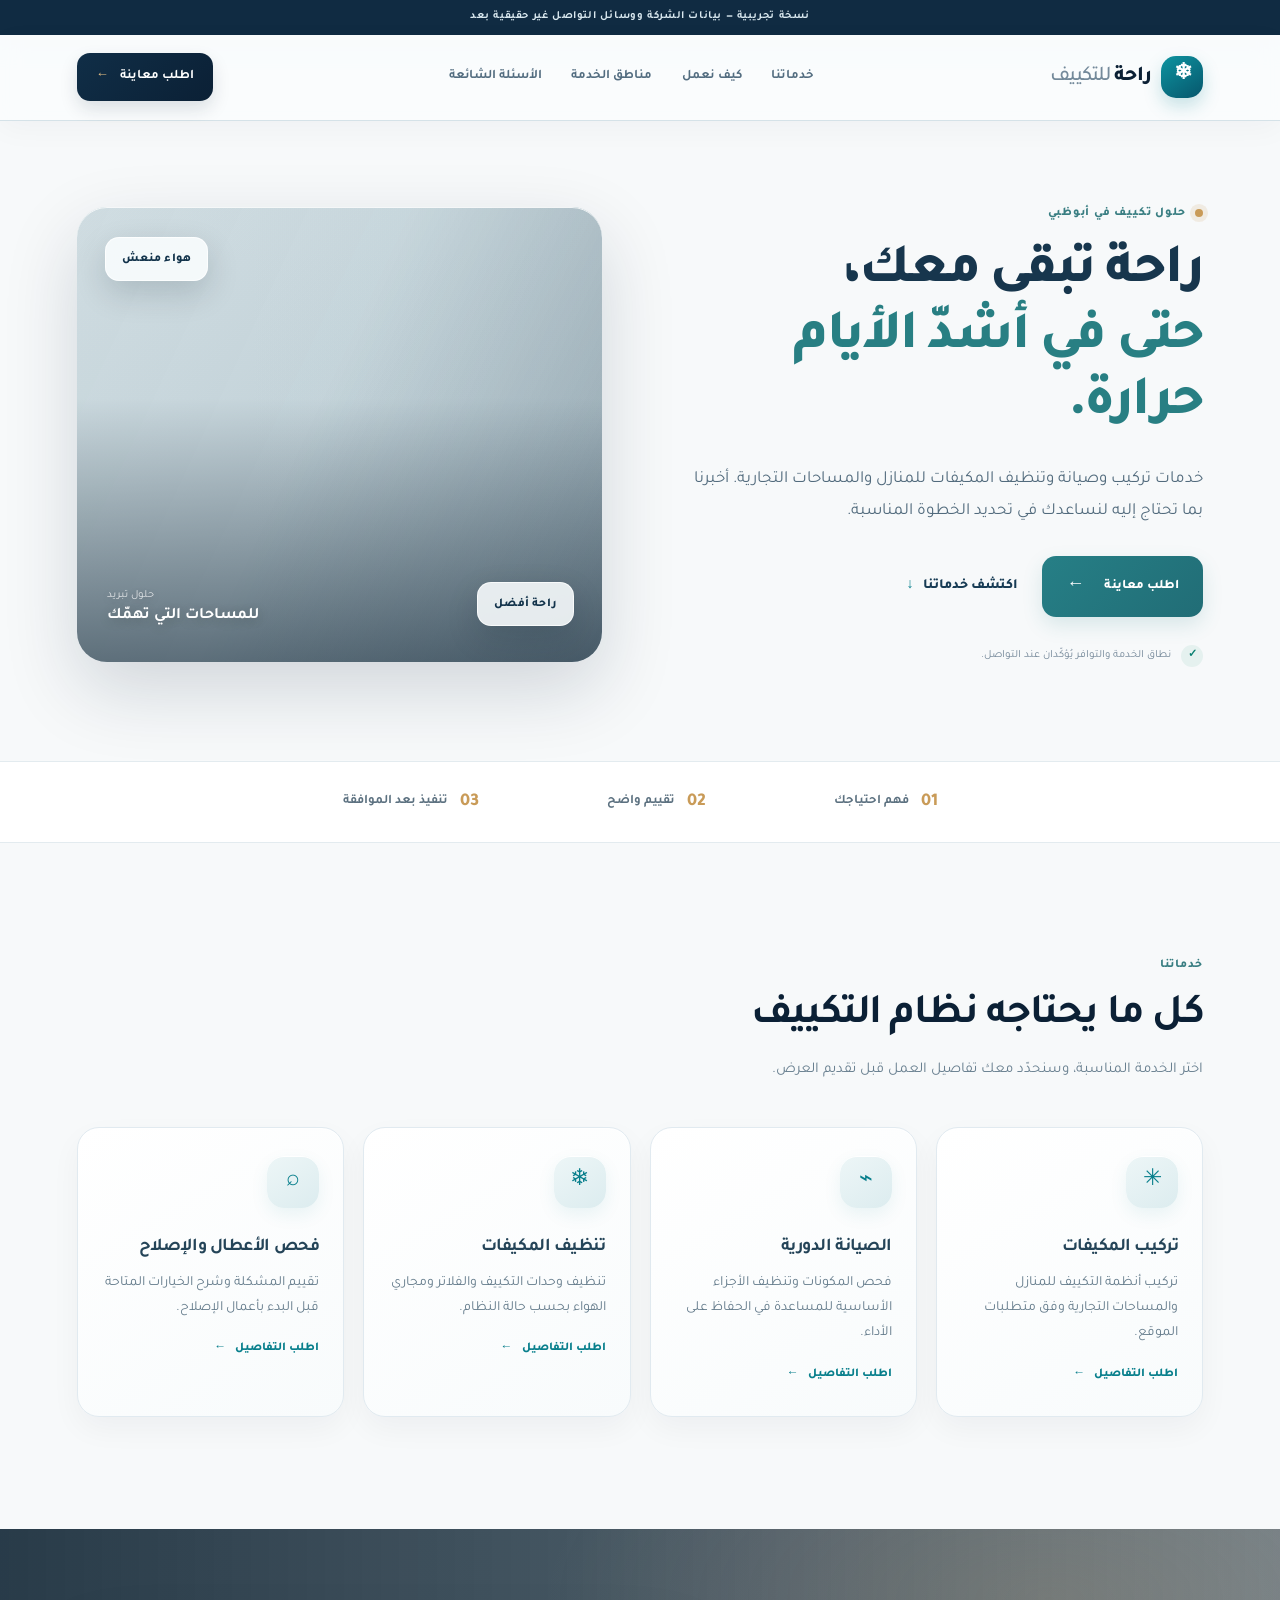
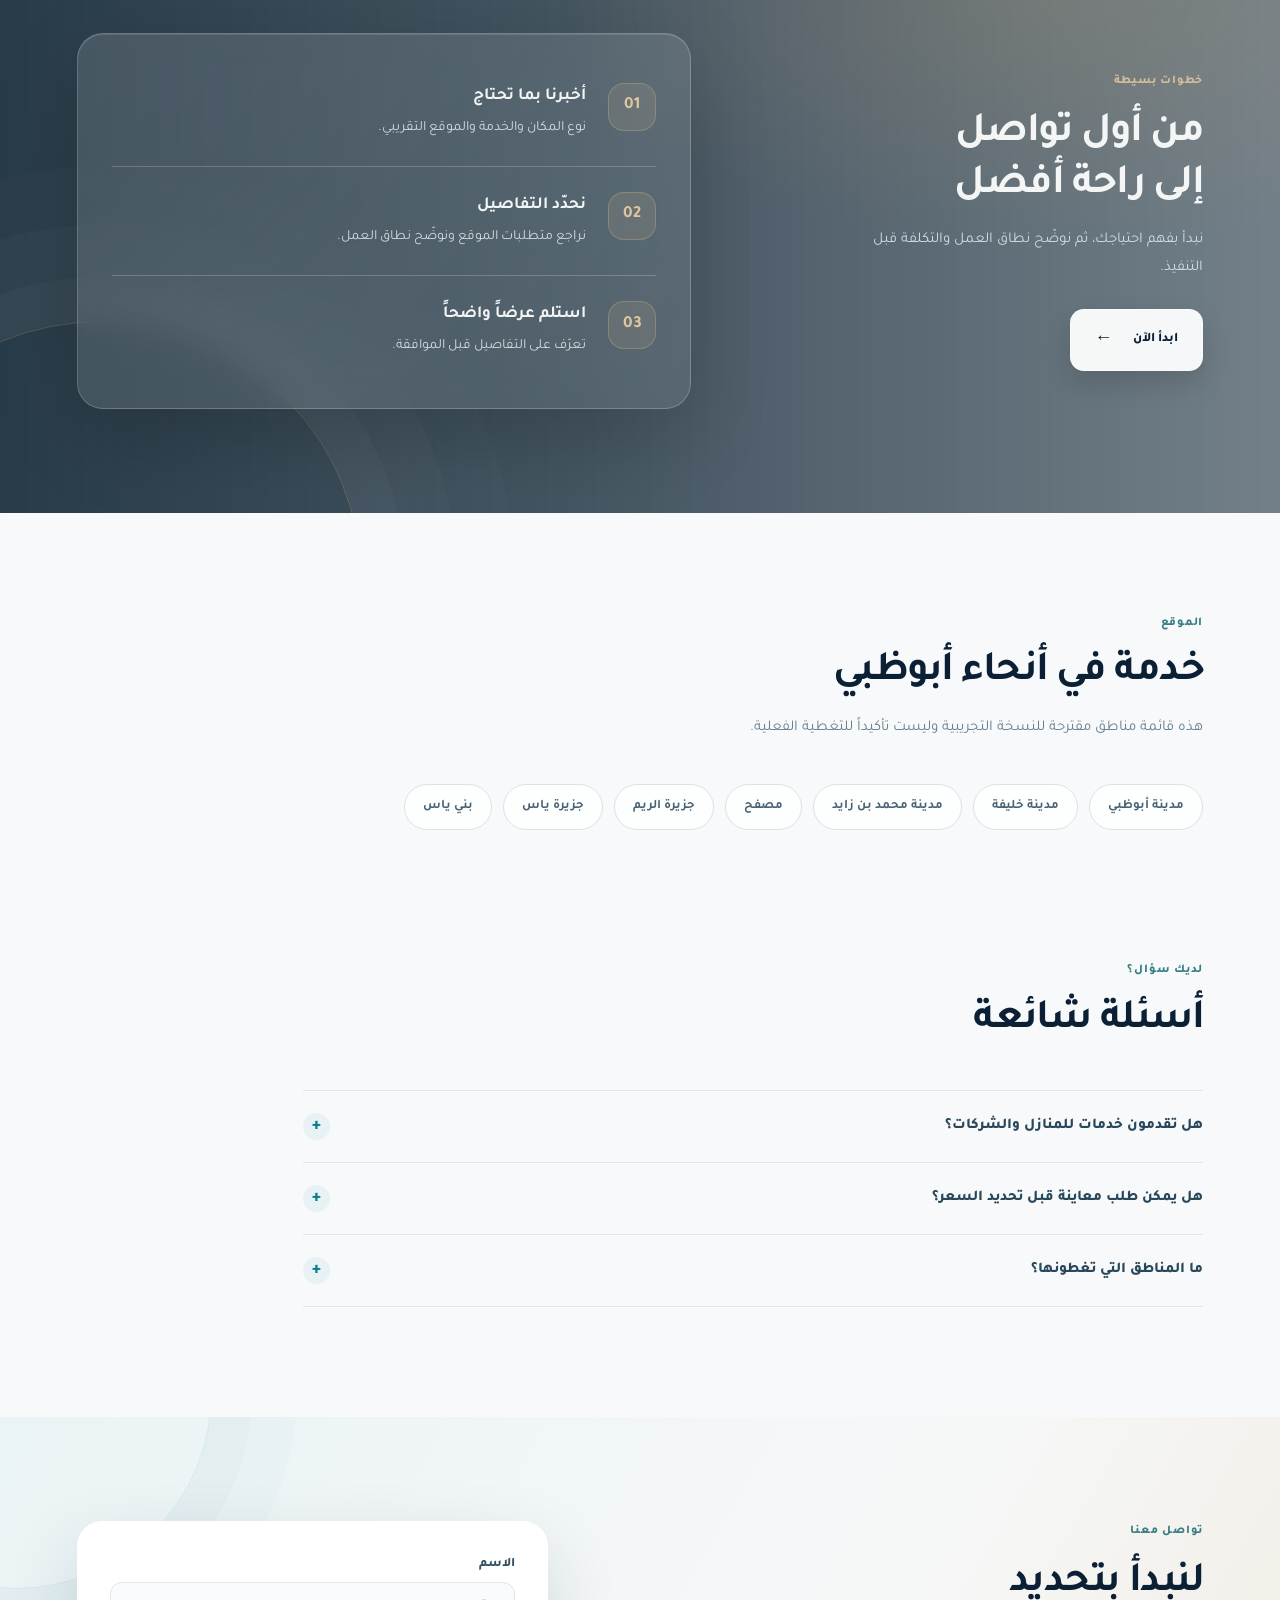
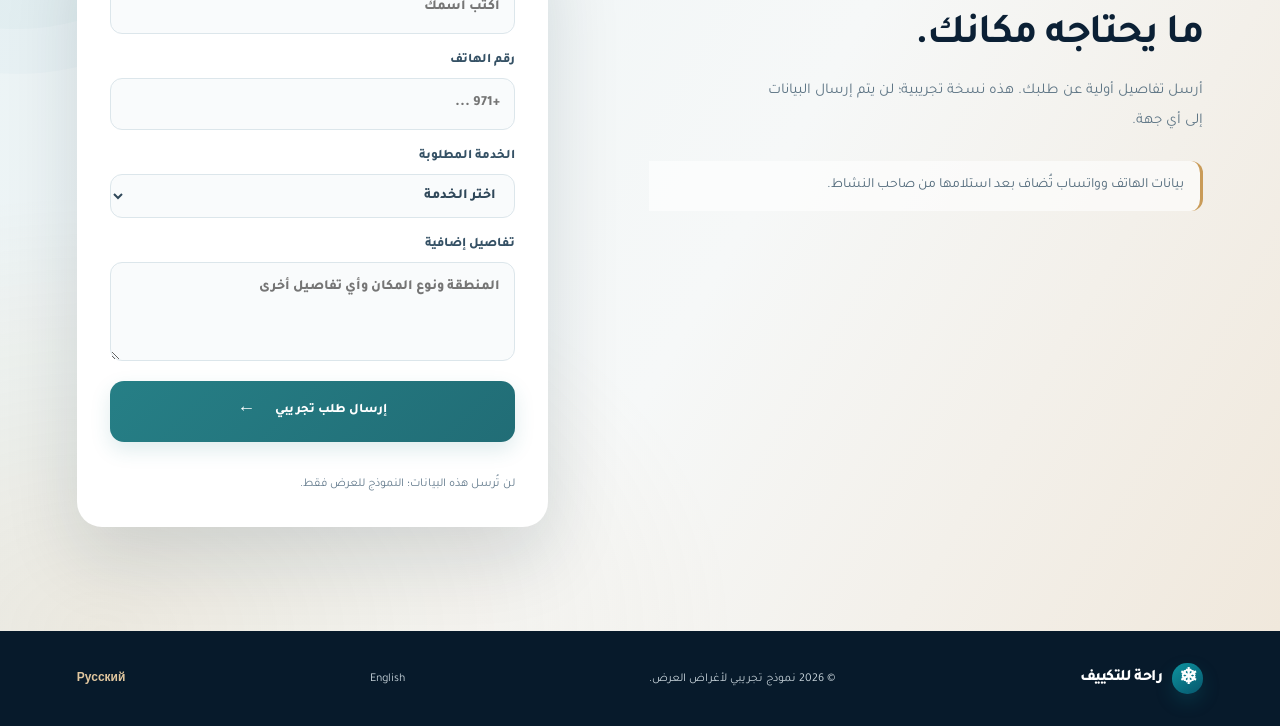
==== commit c0ad4c2b: "Refresh stylesheet cache for restored AC hero" ====
--- a/projects/abu-dhabi-ac/site/index.html
+++ b/projects/abu-dhabi-ac/site/index.html
@@ -9,7 +9,7 @@
   <link rel="preconnect" href="https://fonts.googleapis.com">
   <link rel="preconnect" href="https://fonts.gstatic.com" crossorigin>
   <link href="https://fonts.googleapis.com/css2?family=Tajawal:wght@400;500;600;700;800&display=swap" rel="stylesheet">
-  <link rel="stylesheet" href="assets/css/styles.css?v=0003bc9">
+  <link rel="stylesheet" href="assets/css/styles.css?v=f774f54">
   <script src="assets/js/form-config.js" defer></script>
   <script src="assets/js/main.js" defer></script>
 </head>
--- a/projects/abu-dhabi-ac/site/assets/css/styles.css
+++ b/projects/abu-dhabi-ac/site/assets/css/styles.css
@@ -367,86 +367,7 @@
  .faq-list summary{font-size:14px}
 }
 
-/* Premium hero infographic: sculpted AC unit, cool-air flow and ambient orbits */
-.hero-art{
- background:
-  radial-gradient(ellipse at 50% 52%,rgba(255,255,255,.98) 0%,rgba(244,239,229,.82) 34%,rgba(225,216,199,.3) 66%,transparent 74%),
-  linear-gradient(145deg,#f4eee4 0%,#e6e0d5 48%,#d7d0c4 100%);
- border:1px solid rgba(185,166,137,.28);
- border-radius:34px;
- overflow:hidden;
- box-shadow:inset 0 1px 0 rgba(255,255,255,.9),0 28px 70px rgba(16,42,67,.10);
-}
-.hero-art:before{
- width:88%;
- height:76%;
- border:1px solid rgba(173,148,112,.32);
- border-radius:48% 52% 56% 44%;
- background:
-  radial-gradient(ellipse at 50% 50%,rgba(255,255,255,.78) 0 23%,transparent 24%),
-  radial-gradient(ellipse at 50% 50%,rgba(13,148,136,.10) 0 37%,transparent 38%),
-  linear-gradient(145deg,rgba(255,255,255,.54),rgba(218,204,181,.18));
- box-shadow:0 0 0 22px rgba(255,255,255,.12),0 0 0 48px rgba(255,255,255,.08);
- transform:rotate(-9deg);
-}
-.hero-art:after{
- content:"";
- position:absolute;
- width:72%;
- height:54%;
- border:1px solid rgba(13,148,136,.18);
- border-radius:50%;
- transform:rotate(24deg);
- box-shadow:0 0 0 18px rgba(13,148,136,.035),0 0 0 38px rgba(13,148,136,.025);
- z-index:-1;
-}
-.hero-art .orbit{border-color:rgba(13,112,111,.22)}
-.hero-art .orbit-one{width:112%;height:67%}
-.hero-art .orbit-two{width:122%;height:82%}
-.hero-art .sun-disc{
- width:128px;height:128px;top:34px;
- background:radial-gradient(circle at 35% 30%,#fff8e8 0%,#e9c996 58%,#c9a875 100%);
- opacity:.72;box-shadow:0 18px 45px rgba(176,143,94,.16);
-}
-.hero-art .air-conditioner{
- width:min(360px,80%);height:174px;
- filter:drop-shadow(0 34px 25px rgba(16,42,67,.22));
-}
-.hero-art .ac-top{
- height:27px;
- background:linear-gradient(180deg,#fdfcf9 0%,#d8d2c8 100%);
- border:1px solid rgba(177,164,144,.45);
- border-bottom:0;
-}
-.hero-art .ac-front{
- height:132px;
- border:1px solid rgba(177,164,144,.38);
- background:linear-gradient(155deg,#fff 0%,#f4f1eb 42%,#dce2e1 100%);
- box-shadow:inset 0 2px 5px rgba(255,255,255,.95),inset 0 -10px 18px rgba(16,42,67,.07);
-}
-.hero-art .ac-vent{
- height:11px;bottom:23px;
- background:linear-gradient(180deg,#84999a,#dce4df);
- box-shadow:0 2px 5px rgba(16,42,67,.2);
-}
-.hero-art .ac-light{
- width:6px;height:6px;bottom:10px;
- background:#0d9488;box-shadow:0 0 12px rgba(13,148,136,.8);
-}
-.hero-art .air-lines i{
- border-inline-start:3px solid rgba(13,148,136,.34);
- filter:drop-shadow(0 0 5px rgba(13,148,136,.12));
-}
-.hero-art .float-tag{
- border:1px solid rgba(185,166,137,.22);
- background:rgba(255,255,255,.88);
- backdrop-filter:blur(12px);
- box-shadow:0 14px 36px rgba(16,42,67,.12);
-}
-.hero-art .tag-top{top:62px}
-.hero-art .tag-bottom{bottom:38px}
-.hero-art .art-caption{color:#627d78}
-.hero-art .art-caption b{color:#173f5f}
+/* Restore original illustrated AC hero; retain premium process-section treatment */
 .process-section{
  background:
   radial-gradient(ellipse at 82% 12%,rgba(190,157,111,.2),transparent 34%),
